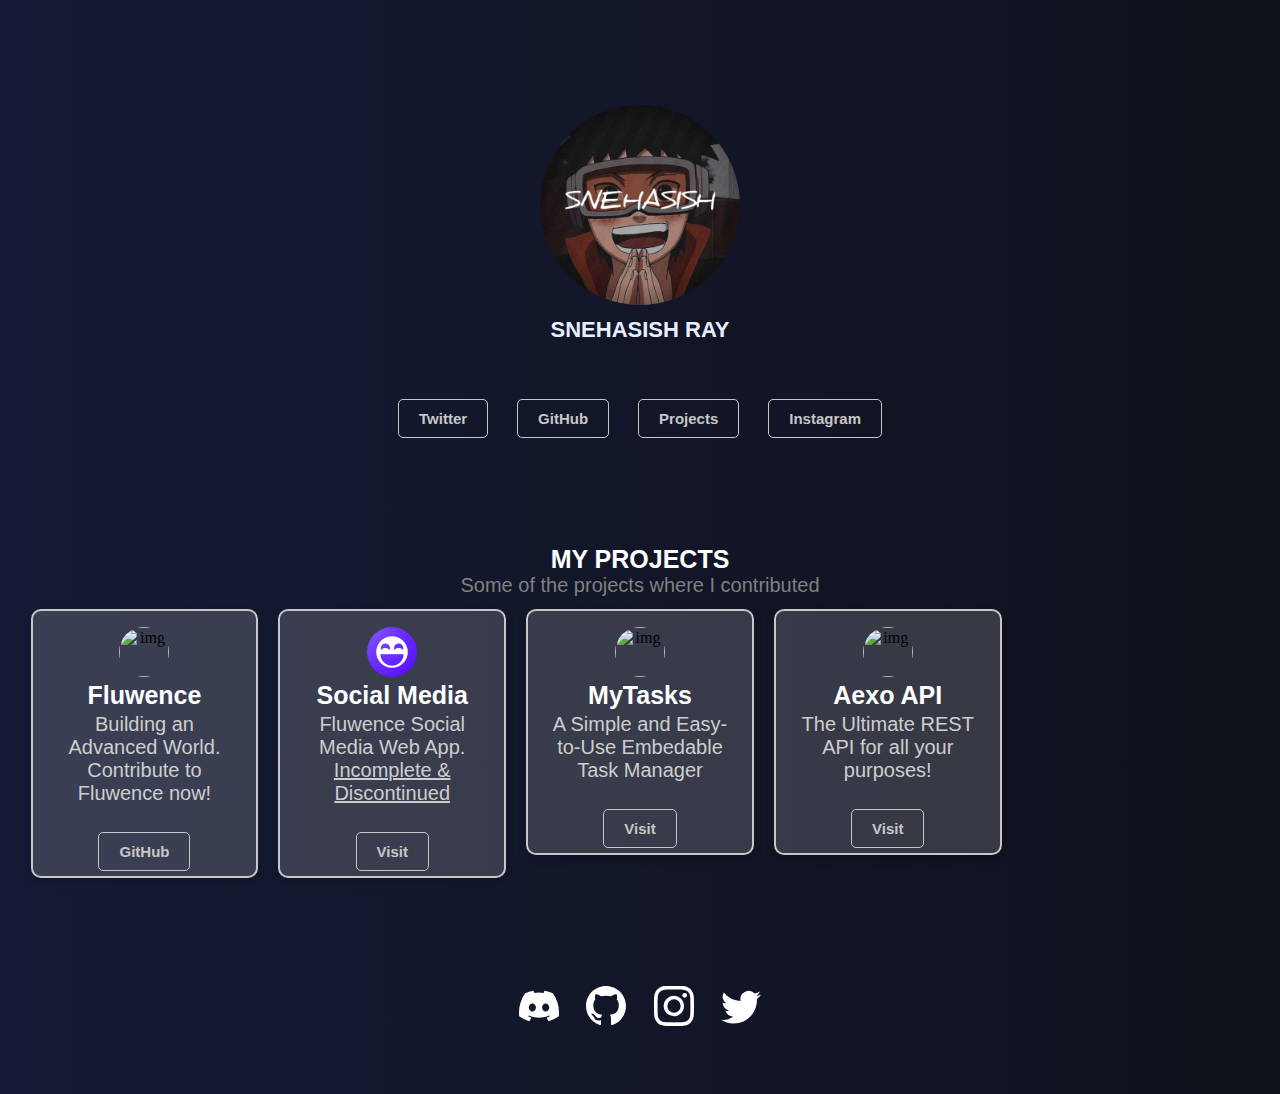
==== index.html @ e001276e "Update index.html" ====
<html lang="en">
   <head>
      <link rel="shortcut icon" href="img.png" type="image/x-icon"/>
      <link rel="stylesheet" href="style.css"/>
      <meta name="og:title" content="Snehasish | Portfolio"/>
      <meta name="og:description" content="An Indian Full Stack Web Developer"/>
      <meta name="og:image" content="img.png"/>
      <meta name="og:theme" content="#104d73"/>
      <meta name="title" content="Snehasish | Portfolio"/>
      <meta name="description" content="An Indian Full Stack Web Developer"/>
      <meta name="image" content="img.png"/>
      <meta name="theme" content="#104d73"/>
      <title>Snehasish | Portfolio</title>
   </head>
   <body>
      <div class="main">
         <img src="img.png" height="200" width="200">
         <br />
         <h4>SNEHASISH RAY</h4>
         <p id="type"></p>
         <br>
         <button onclick="javascript: window.location.href='https://twitter.com/snehasishkun'" class="link">Twitter</button>
         <button onclick="javascript: window.location.href='https://github.com/snehasishcodes'" class="link">GitHub</button>
         <button onclick="javascript: window.location.href='#projects'" class="link">Projects</button>
         <button onclick="javascript: window.location.href='https://instagram.com/snehasishkun'" class="link">Instagram</button>
      </div>
      <br>
      <div class="projects" id="projects">
         <h2>MY PROJECTS</h2>
         <p id="pj-subtitle">Some of the projects where I contributed</p>
         <div class="row">
            <div class="column">
               <div class="card">
                  <img src="https://media.discordapp.net/attachments/972539143794077696/1033407932089511966/20221022_212308.png?width=454&height=454" alt="img" height="50" width="50" style="border-radius:100px;">
                  <br>
                  <h2>Fluwence</h2>
                  <p>Building an Advanced World. Contribute to Fluwence now!</p>
                  <br>
                  <br>
                  <a class="link" href="//github.com/fluwence">GitHub</a>
               </div>
            </div>
            <div class="column">
               <div class="card">
                  <img src="assets/fluwence.png" alt="img" height="50" width="50" style="border-radius:100px;">
                  <br>
                  <h2>Social Media</h2>
                  <p>Fluwence Social Media Web App.<br><u>Incomplete & Discontinued</u></p>
                  <br>
                  <br>
                  <a class="link" href="//fluwence.vercel.app">Visit</a>
               </div>
            </div>
            <div class="column">
               <div class="card">
                  <img src="https://tasks.snehasish.cf/logo.png" alt="img" height="50" width="50" style="border-radius:100px;">
                  <br>
                  <h2>MyTasks</h2>
                  <p>A Simple and Easy-to-Use Embedable Task Manager</p>
                  <br>
                  <br>
                  <a class="link" href="https://tasks.snehasish.cf">Visit</a>
               </div>
            </div>
            <div class="column">
               <div class="card">
                  <img src="https://aexo.snehasish.cf/assets/aexo.png" alt="img" height="50" width="50" style="border-radius:100px;">
                  <br>
                  <h2>Aexo API</h2>
                  <p>The Ultimate REST API for all your purposes!</p>
                  <br>
                  <br>
                  <a class="link" href="https://aexo.snehasish.cf">Visit</a>
               </div>
            </div>
         </div>
      </div>
      <br>
      <div class="socials">
         <a class="social-link" href="https://discord.gg/7GwyCCJ3Sd">
            <svg xmlns="http://www.w3.org/2000/svg" width="40" height="40" fill="currentColor" class="bi bi-discord" viewBox="0 0 16 16">
               <path d="M13.545 2.907a13.227 13.227 0 0 0-3.257-1.011.05.05 0 0 0-.052.025c-.141.25-.297.577-.406.833a12.19 12.19 0 0 0-3.658 0 8.258 8.258 0 0 0-.412-.833.051.051 0 0 0-.052-.025c-1.125.194-2.22.534-3.257 1.011a.041.041 0 0 0-.021.018C.356 6.024-.213 9.047.066 12.032c.001.014.01.028.021.037a13.276 13.276 0 0 0 3.995 2.02.05.05 0 0 0 .056-.019c.308-.42.582-.863.818-1.329a.05.05 0 0 0-.01-.059.051.051 0 0 0-.018-.011 8.875 8.875 0 0 1-1.248-.595.05.05 0 0 1-.02-.066.051.051 0 0 1 .015-.019c.084-.063.168-.129.248-.195a.05.05 0 0 1 .051-.007c2.619 1.196 5.454 1.196 8.041 0a.052.052 0 0 1 .053.007c.08.066.164.132.248.195a.051.051 0 0 1-.004.085 8.254 8.254 0 0 1-1.249.594.05.05 0 0 0-.03.03.052.052 0 0 0 .003.041c.24.465.515.909.817 1.329a.05.05 0 0 0 .056.019 13.235 13.235 0 0 0 4.001-2.02.049.049 0 0 0 .021-.037c.334-3.451-.559-6.449-2.366-9.106a.034.034 0 0 0-.02-.019Zm-8.198 7.307c-.789 0-1.438-.724-1.438-1.612 0-.889.637-1.613 1.438-1.613.807 0 1.45.73 1.438 1.613 0 .888-.637 1.612-1.438 1.612Zm5.316 0c-.788 0-1.438-.724-1.438-1.612 0-.889.637-1.613 1.438-1.613.807 0 1.451.73 1.438 1.613 0 .888-.631 1.612-1.438 1.612Z" />
            </svg>
         </a>
         <a class="social-link" href="https://github.com/snehasishcodes">
            <svg xmlns="http://www.w3.org/2000/svg" width="40" height="40" fill="currentColor" class="bi bi-github" viewBox="0 0 16 16">
               <path d="M8 0C3.58 0 0 3.58 0 8c0 3.54 2.29 6.53 5.47 7.59.4.07.55-.17.55-.38 0-.19-.01-.82-.01-1.49-2.01.37-2.53-.49-2.69-.94-.09-.23-.48-.94-.82-1.13-.28-.15-.68-.52-.01-.53.63-.01 1.08.58 1.23.82.72 1.21 1.87.87 2.33.66.07-.52.28-.87.51-1.07-1.78-.2-3.64-.89-3.64-3.95 0-.87.31-1.59.82-2.15-.08-.2-.36-1.02.08-2.12 0 0 .67-.21 2.2.82.64-.18 1.32-.27 2-.27.68 0 1.36.09 2 .27 1.53-1.04 2.2-.82 2.2-.82.44 1.1.16 1.92.08 2.12.51.56.82 1.27.82 2.15 0 3.07-1.87 3.75-3.65 3.95.29.25.54.73.54 1.48 0 1.07-.01 1.93-.01 2.2 0 .21.15.46.55.38A8.012 8.012 0 0 0 16 8c0-4.42-3.58-8-8-8z" />
            </svg>
         </a>
         <a class="social-link" href="https://instagram.com/snehasishkun">
            <svg xmlns="http://www.w3.org/2000/svg" width="40" height="40" fill="currentColor" class="bi bi-instagram" viewBox="0 0 16 16">
               <path d="M8 0C5.829 0 5.556.01 4.703.048 3.85.088 3.269.222 2.76.42a3.917 3.917 0 0 0-1.417.923A3.927 3.927 0 0 0 .42 2.76C.222 3.268.087 3.85.048 4.7.01 5.555 0 5.827 0 8.001c0 2.172.01 2.444.048 3.297.04.852.174 1.433.372 1.942.205.526.478.972.923 1.417.444.445.89.719 1.416.923.51.198 1.09.333 1.942.372C5.555 15.99 5.827 16 8 16s2.444-.01 3.298-.048c.851-.04 1.434-.174 1.943-.372a3.916 3.916 0 0 0 1.416-.923c.445-.445.718-.891.923-1.417.197-.509.332-1.09.372-1.942C15.99 10.445 16 10.173 16 8s-.01-2.445-.048-3.299c-.04-.851-.175-1.433-.372-1.941a3.926 3.926 0 0 0-.923-1.417A3.911 3.911 0 0 0 13.24.42c-.51-.198-1.092-.333-1.943-.372C10.443.01 10.172 0 7.998 0h.003zm-.717 1.442h.718c2.136 0 2.389.007 3.232.046.78.035 1.204.166 1.486.275.373.145.64.319.92.599.28.28.453.546.598.92.11.281.24.705.275 1.485.039.843.047 1.096.047 3.231s-.008 2.389-.047 3.232c-.035.78-.166 1.203-.275 1.485a2.47 2.47 0 0 1-.599.919c-.28.28-.546.453-.92.598-.28.11-.704.24-1.485.276-.843.038-1.096.047-3.232.047s-2.39-.009-3.233-.047c-.78-.036-1.203-.166-1.485-.276a2.478 2.478 0 0 1-.92-.598 2.48 2.48 0 0 1-.6-.92c-.109-.281-.24-.705-.275-1.485-.038-.843-.046-1.096-.046-3.233 0-2.136.008-2.388.046-3.231.036-.78.166-1.204.276-1.486.145-.373.319-.64.599-.92.28-.28.546-.453.92-.598.282-.11.705-.24 1.485-.276.738-.034 1.024-.044 2.515-.045v.002zm4.988 1.328a.96.96 0 1 0 0 1.92.96.96 0 0 0 0-1.92zm-4.27 1.122a4.109 4.109 0 1 0 0 8.217 4.109 4.109 0 0 0 0-8.217zm0 1.441a2.667 2.667 0 1 1 0 5.334 2.667 2.667 0 0 1 0-5.334z" />
            </svg>
         </a>
         <a class="social-link" href="https://twitter.com/snehasishkun">
            <svg xmlns="http://www.w3.org/2000/svg" width="40" height="40" fill="currentColor" class="bi bi-twitter" viewBox="0 0 16 16">
               <path d="M5.026 15c6.038 0 9.341-5.003 9.341-9.334 0-.14 0-.282-.006-.422A6.685 6.685 0 0 0 16 3.542a6.658 6.658 0 0 1-1.889.518 3.301 3.301 0 0 0 1.447-1.817 6.533 6.533 0 0 1-2.087.793A3.286 3.286 0 0 0 7.875 6.03a9.325 9.325 0 0 1-6.767-3.429 3.289 3.289 0 0 0 1.018 4.382A3.323 3.323 0 0 1 .64 6.575v.045a3.288 3.288 0 0 0 2.632 3.218 3.203 3.203 0 0 1-.865.115 3.23 3.23 0 0 1-.614-.057 3.283 3.283 0 0 0 3.067 2.277A6.588 6.588 0 0 1 .78 13.58a6.32 6.32 0 0 1-.78-.045A9.344 9.344 0 0 0 5.026 15z"/>
            </svg>
         </a>
      </div>
      <script src="https://unpkg.com/typeit@8.2.0/dist/index.umd.js"></script>
      <script src="script.js"></script>
   </body>
</html>
---- style.css ----
* {
     user-select: none;
     margin: 0;
     padding: 0;
     box-sizing: border-box;
}
::-webkit-scrollbar {
     display: none;
}
 body {
     background: linear-gradient(90deg, #151b36, #0f111a);
}
 .main {
     padding: 15px;
     margin-top: 7%;
     text-align:center 
}
 .main img {
     border-radius: 100px;
}
 .main h4 {
     color: #e6efff;
     font-size: 22px;
     margin-top: 1%;
     font-family: -apple-system, BlinkMacSystemFont, sans-serif;;
}
 .main p {
     overflow: hidden;
     color: #e3e3e3;
     font-size: 18px;
     font-family: -apple-system, BlinkMacSystemFont, sans-serif;;
     margin: 1%;
     text-align:center;
     max-width: 100%;
}
 .link {
     background: transparent;
     font-family: Arial, Helvetica, sans-serif;
     color: #c7c7c7;
     padding: 10px 20px;
     border: 1px solid #c7c7c7;
     border-radius: 5px;
     font-weight: bold;
     font-size: 15px;
     transition: 0.8s;
     margin: 1%;
     text-decoration: none;
}
 .link:hover{
     background: #c7c7c7;
     color: black;
     transition: 0.8s;
}
 .projects{
     margin: 2%;
}
 .projects h2 {
     margin-top: 5%;
     text-align: center;
     color: white;
     font-family: -apple-system, BlinkMacSystemFont, sans-serif;
     font-size: 25px;
}
.projects p {
     margin-bottom: 1%;
     text-align: center;
     color: grey;
     font-family: -apple-system, BlinkMacSystemFont, sans-serif;
     font-size: 20px;
}
 .column {
     float: left;
     width: 20%;
     padding: 0 10px;
}
 .row {
    margin: 0 -5px;
}
 .row:after {
     content: "";
     display: table;
     clear: both;
}
 .card {
     box-shadow: 0 4px 8px 0 rgba(0, 0, 0, 0.2);
     padding: 16px;
     text-align: center;
     background: rgba(209, 209, 209, 0.2);
     border: 2px solid #c7c7c7;
     border-radius: 10px;
     height: auto;
}
 .card h2 {
     color: white;
     font-family: Arial, Helvetica, sans-serif;
     margin: 2%;
}
 .card p {
     color: rgb(206, 206, 206);
     font-family: Arial, Helvetica, sans-serif;
     transition: 1s;
}
 .card p:hover{
     color: white;
}
 .socials {
     margin: auto;
     text-align: center;
     margin: 5%;
}
 .socials .social-link {
     color: white;
     text-decoration: none;
     margin: 1%;
}
 .socials .social-link:hover {
     zoom: 150%;
     text-decoration: none;
     margin: 1.5%;
}
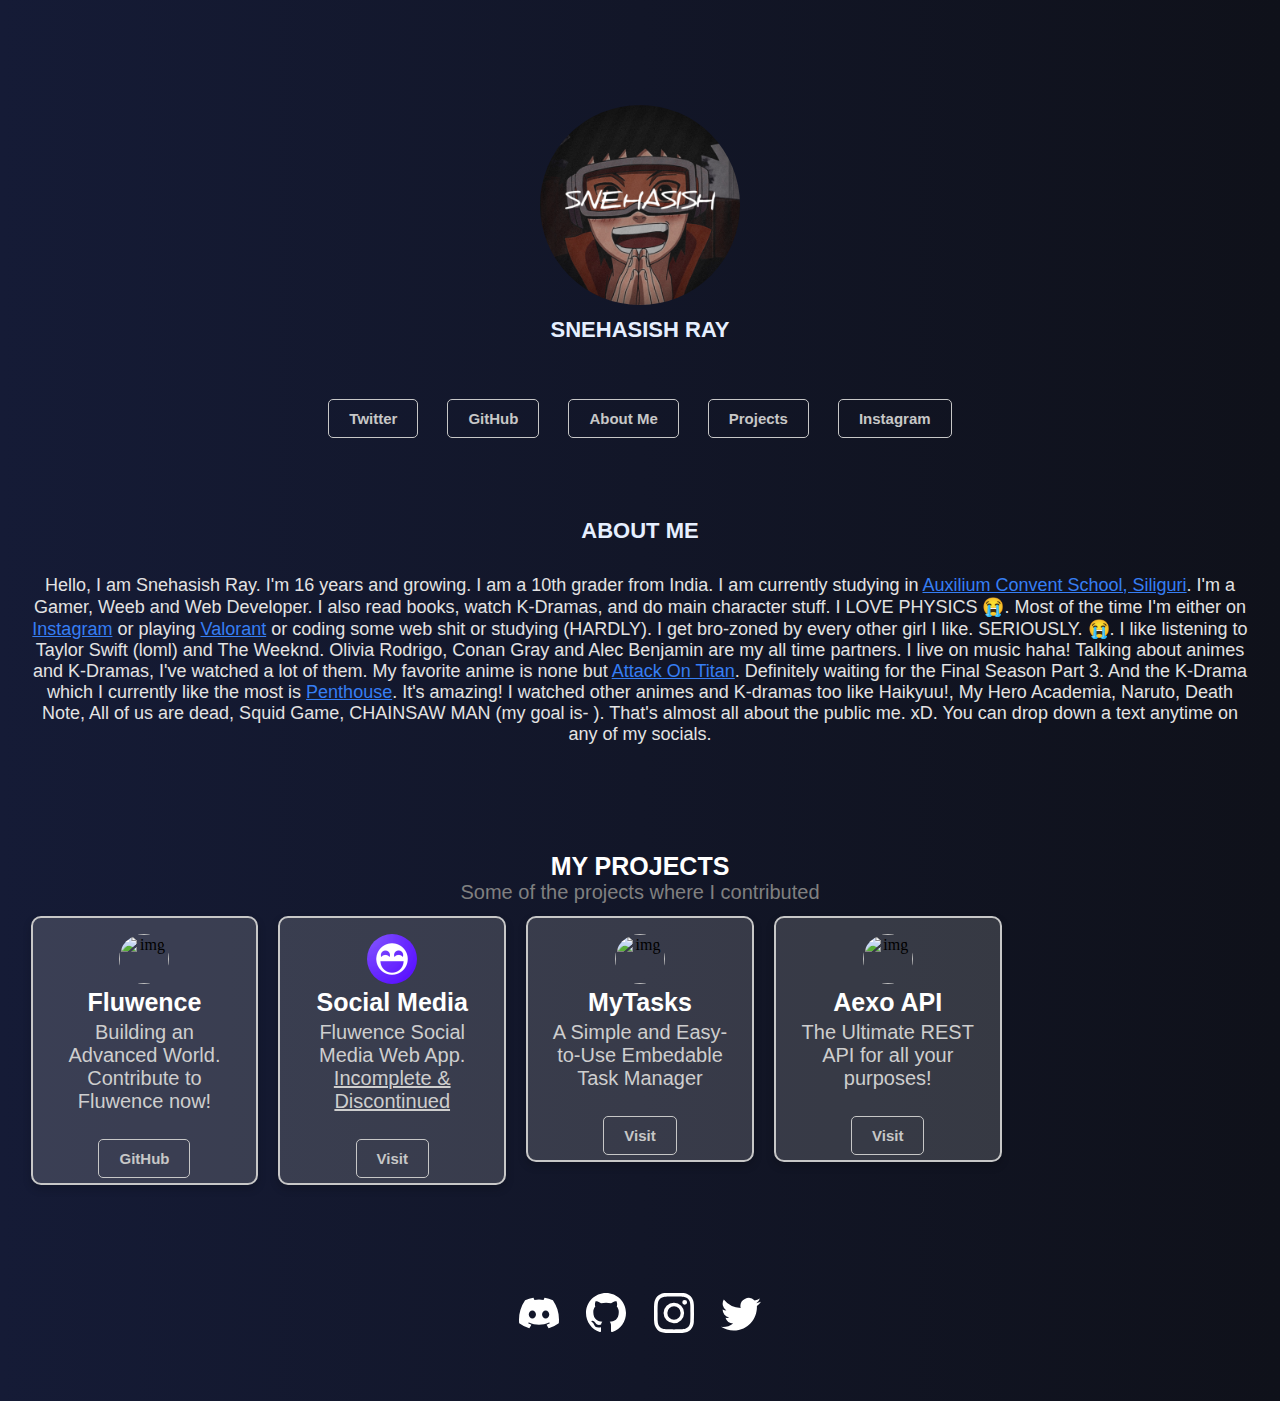
==== commit 7b847439: "Update index.html" ====
--- a/index.html
+++ b/index.html
@@ -2,18 +2,18 @@
    <head>
       <link rel="shortcut icon" href="img.png" type="image/x-icon"/>
       <link rel="stylesheet" href="style.css"/>
-      <meta name="og:title" content="Snehasish | Portfolio"/>
-      <meta name="og:description" content="An Indian Full Stack Web Developer"/>
+      <meta name="og:title" content="Snehasish Ray"/>
+      <meta name="og:description" content="Web Developer, Gamer and Weeb."/>
       <meta name="og:image" content="img.png"/>
       <meta name="og:theme" content="#104d73"/>
-      <meta name="title" content="Snehasish | Portfolio"/>
-      <meta name="description" content="An Indian Full Stack Web Developer"/>
+      <meta name="title" content="Snehasish Ray"/>
+      <meta name="description" content="Web Developer, Gamer and Weeb."/>
       <meta name="image" content="img.png"/>
       <meta name="theme" content="#104d73"/>
-      <title>Snehasish | Portfolio</title>
+      <title>Snehasish Ray - Welcome!</title>
    </head>
    <body>
-      <div class="main">
+      <div class="main" id="main">
          <img src="img.png" height="200" width="200">
          <br />
          <h4>SNEHASISH RAY</h4>
@@ -21,8 +21,14 @@
          <br>
          <button onclick="javascript: window.location.href='https://twitter.com/snehasishkun'" class="link">Twitter</button>
          <button onclick="javascript: window.location.href='https://github.com/snehasishcodes'" class="link">GitHub</button>
+         <button onclick="javascript: window.location.href='#about'" class="link">About Me</button>
          <button onclick="javascript: window.location.href='#projects'" class="link">Projects</button>
          <button onclick="javascript: window.location.href='https://instagram.com/snehasishkun'" class="link">Instagram</button>
+      </div>
+      <div class="about" id="about">
+         <h4>ABOUT ME</h4>
+         <br />
+         <p>Hello, I am Snehasish Ray. I'm 16 years and growing. I am a 10th grader from India. I am currently studying in <a href="//acssiliguri.com">Auxilium Convent School, Siliguri</a>. I'm a Gamer, Weeb and Web Developer. I also read books, watch K-Dramas, and do main character stuff. I LOVE PHYSICS 😭. Most of the time I'm either on <a href="//instagram.com">Instagram</a> or playing <a href="//playvalorant.com">Valorant</a> or coding some web shit or studying (HARDLY). I get bro-zoned by every other girl I like. SERIOUSLY. 😭. I like listening to Taylor Swift (loml) and The Weeknd. Olivia Rodrigo, Conan Gray and Alec Benjamin are my all time partners. I live on music haha! Talking about animes and K-Dramas, I've watched a lot of them. My favorite anime is none but <a href="#">Attack On Titan</a>. Definitely waiting for the Final Season Part 3. And the K-Drama which I currently like the most is <a href="">Penthouse</a>. It's amazing! I watched other animes and K-dramas too like Haikyuu!, My Hero Academia, Naruto, Death Note, All of us are dead, Squid Game, CHAINSAW MAN (my goal is- ). That's almost all about the public me. xD. You can drop down a text anytime on any of my socials.</p>
       </div>
       <br>
       <div class="projects" id="projects">
--- a/style.css
+++ b/style.css
@@ -32,6 +32,29 @@
      margin: 1%;
      text-align:center;
      max-width: 100%;
+}
+.about {
+     padding: 15px;
+     margin-top: 2%;
+     text-align:center 
+}
+.about h4 {
+     color: #e6efff;
+     font-size: 22px;
+     margin-top: 1%;
+     font-family: -apple-system, BlinkMacSystemFont, sans-serif;;
+}
+ .about p {
+     overflow: hidden;
+     color: #e3e3e3;
+     font-size: 18px;
+     font-family: -apple-system, BlinkMacSystemFont, sans-serif;;
+     margin: 1%;
+     text-align:center;
+     max-width: 100%;
+}
+.about p a {
+     color: #367EF4;
 }
  .link {
      background: transparent;
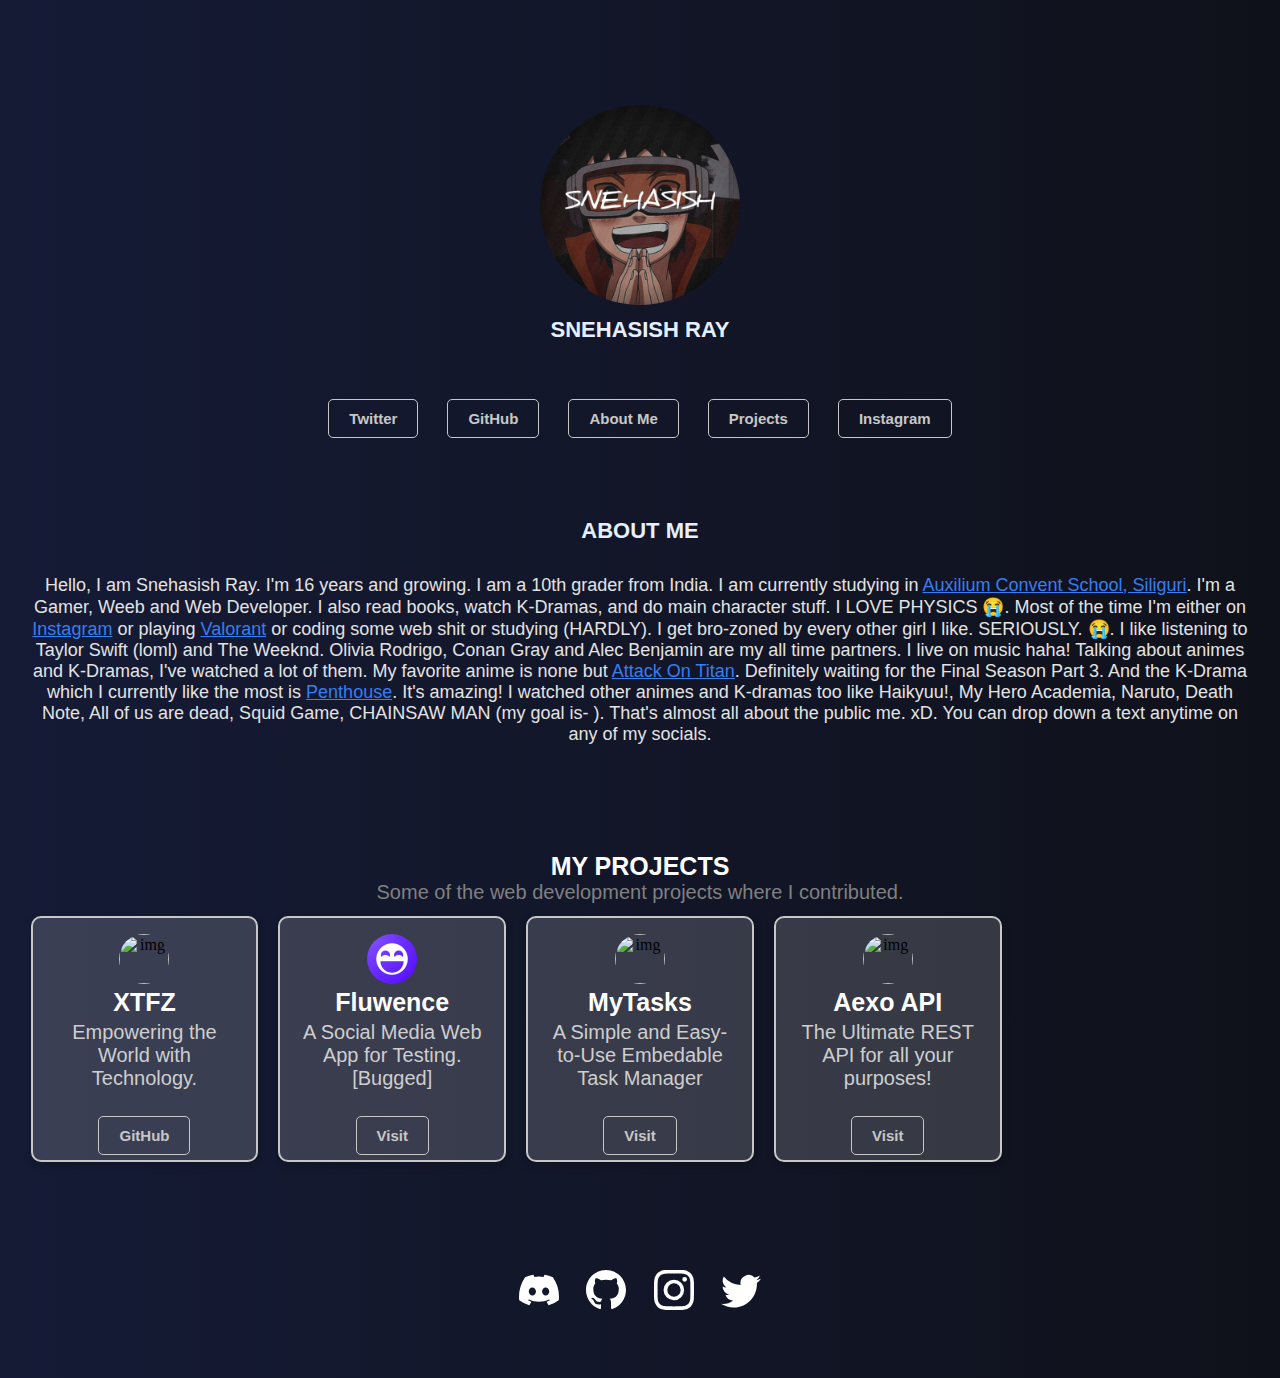
==== commit e1de16a1: "Update index.html" ====
--- a/index.html
+++ b/index.html
@@ -33,25 +33,25 @@
       <br>
       <div class="projects" id="projects">
          <h2>MY PROJECTS</h2>
-         <p id="pj-subtitle">Some of the projects where I contributed</p>
+         <p id="pj-subtitle">Some of the web development projects where I contributed.</p>
          <div class="row">
             <div class="column">
                <div class="card">
-                  <img src="https://media.discordapp.net/attachments/972539143794077696/1033407932089511966/20221022_212308.png?width=454&height=454" alt="img" height="50" width="50" style="border-radius:100px;">
+                  <img src="https://avatars.githubusercontent.com/u/119793607" alt="img" height="50" width="50" style="border-radius:100px;">
                   <br>
-                  <h2>Fluwence</h2>
-                  <p>Building an Advanced World. Contribute to Fluwence now!</p>
+                  <h2>XTFZ</h2>
+                  <p>Empowering the World with Technology.</p>
                   <br>
                   <br>
-                  <a class="link" href="//github.com/fluwence">GitHub</a>
+                  <a class="link" href="//github.com/xtfz">GitHub</a>
                </div>
             </div>
             <div class="column">
                <div class="card">
                   <img src="assets/fluwence.png" alt="img" height="50" width="50" style="border-radius:100px;">
                   <br>
-                  <h2>Social Media</h2>
-                  <p>Fluwence Social Media Web App.<br><u>Incomplete & Discontinued</u></p>
+                  <h2>Fluwence</h2>
+                  <p>A Social Media Web App for Testing. [Bugged]</p>
                   <br>
                   <br>
                   <a class="link" href="//fluwence.vercel.app">Visit</a>
@@ -83,7 +83,7 @@
       </div>
       <br>
       <div class="socials">
-         <a class="social-link" href="https://discord.gg/7GwyCCJ3Sd">
+         <a class="social-link" href="https://discord.com/user/929009383826948186">
             <svg xmlns="http://www.w3.org/2000/svg" width="40" height="40" fill="currentColor" class="bi bi-discord" viewBox="0 0 16 16">
                <path d="M13.545 2.907a13.227 13.227 0 0 0-3.257-1.011.05.05 0 0 0-.052.025c-.141.25-.297.577-.406.833a12.19 12.19 0 0 0-3.658 0 8.258 8.258 0 0 0-.412-.833.051.051 0 0 0-.052-.025c-1.125.194-2.22.534-3.257 1.011a.041.041 0 0 0-.021.018C.356 6.024-.213 9.047.066 12.032c.001.014.01.028.021.037a13.276 13.276 0 0 0 3.995 2.02.05.05 0 0 0 .056-.019c.308-.42.582-.863.818-1.329a.05.05 0 0 0-.01-.059.051.051 0 0 0-.018-.011 8.875 8.875 0 0 1-1.248-.595.05.05 0 0 1-.02-.066.051.051 0 0 1 .015-.019c.084-.063.168-.129.248-.195a.05.05 0 0 1 .051-.007c2.619 1.196 5.454 1.196 8.041 0a.052.052 0 0 1 .053.007c.08.066.164.132.248.195a.051.051 0 0 1-.004.085 8.254 8.254 0 0 1-1.249.594.05.05 0 0 0-.03.03.052.052 0 0 0 .003.041c.24.465.515.909.817 1.329a.05.05 0 0 0 .056.019 13.235 13.235 0 0 0 4.001-2.02.049.049 0 0 0 .021-.037c.334-3.451-.559-6.449-2.366-9.106a.034.034 0 0 0-.02-.019Zm-8.198 7.307c-.789 0-1.438-.724-1.438-1.612 0-.889.637-1.613 1.438-1.613.807 0 1.45.73 1.438 1.613 0 .888-.637 1.612-1.438 1.612Zm5.316 0c-.788 0-1.438-.724-1.438-1.612 0-.889.637-1.613 1.438-1.613.807 0 1.451.73 1.438 1.613 0 .888-.631 1.612-1.438 1.612Z" />
             </svg>
--- a/style.css
+++ b/style.css
@@ -98,6 +98,7 @@
 }
  .row {
     margin: 0 -5px;
+      text-align:center;
 }
  .row:after {
      content: "";
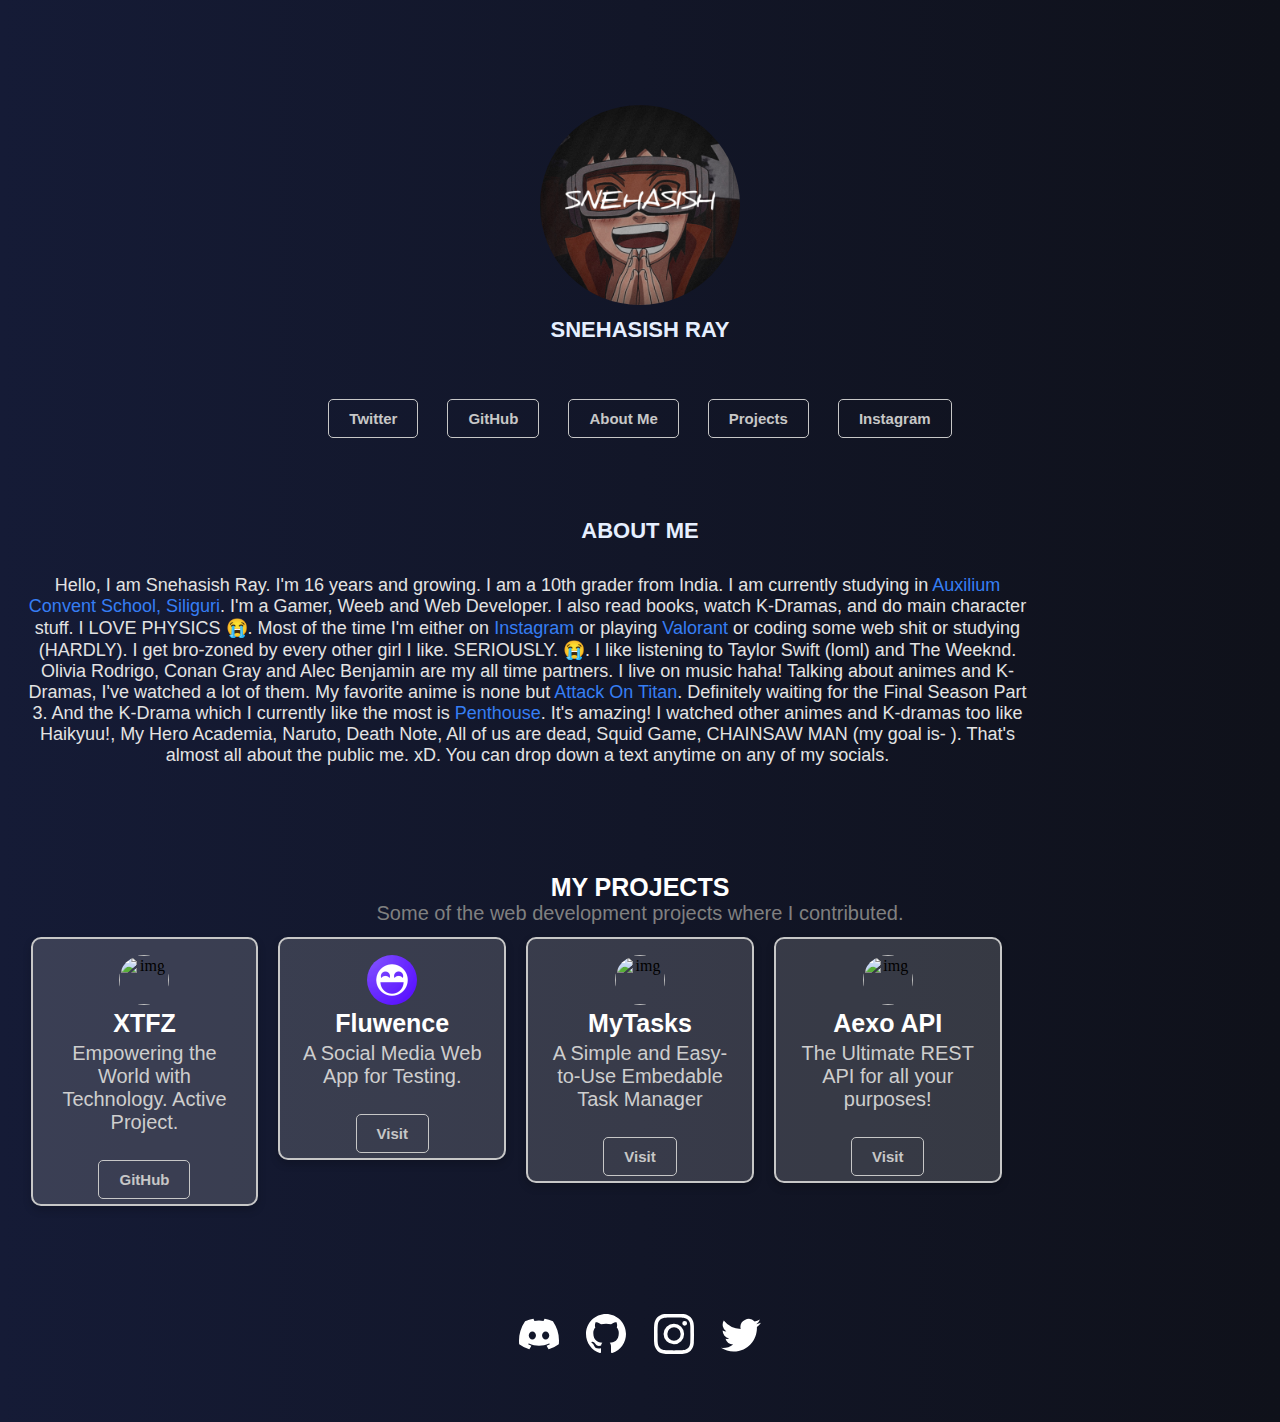
==== commit d34103e5: "Update index.html" ====
--- a/index.html
+++ b/index.html
@@ -40,7 +40,7 @@
                   <img src="https://avatars.githubusercontent.com/u/119793607" alt="img" height="50" width="50" style="border-radius:100px;">
                   <br>
                   <h2>XTFZ</h2>
-                  <p>Empowering the World with Technology.</p>
+                  <p>Empowering the World with Technology. Active Project.</p>
                   <br>
                   <br>
                   <a class="link" href="//github.com/xtfz">GitHub</a>
@@ -51,7 +51,7 @@
                   <img src="assets/fluwence.png" alt="img" height="50" width="50" style="border-radius:100px;">
                   <br>
                   <h2>Fluwence</h2>
-                  <p>A Social Media Web App for Testing. [Bugged]</p>
+                  <p>A Social Media Web App for Testing.</p>
                   <br>
                   <br>
                   <a class="link" href="//fluwence.vercel.app">Visit</a>
--- a/style.css
+++ b/style.css
@@ -51,10 +51,11 @@
      font-family: -apple-system, BlinkMacSystemFont, sans-serif;;
      margin: 1%;
      text-align:center;
-     max-width: 100%;
+     max-width: 80%;
 }
 .about p a {
      color: #367EF4;
+     text-decoration: none;
 }
  .link {
      background: transparent;
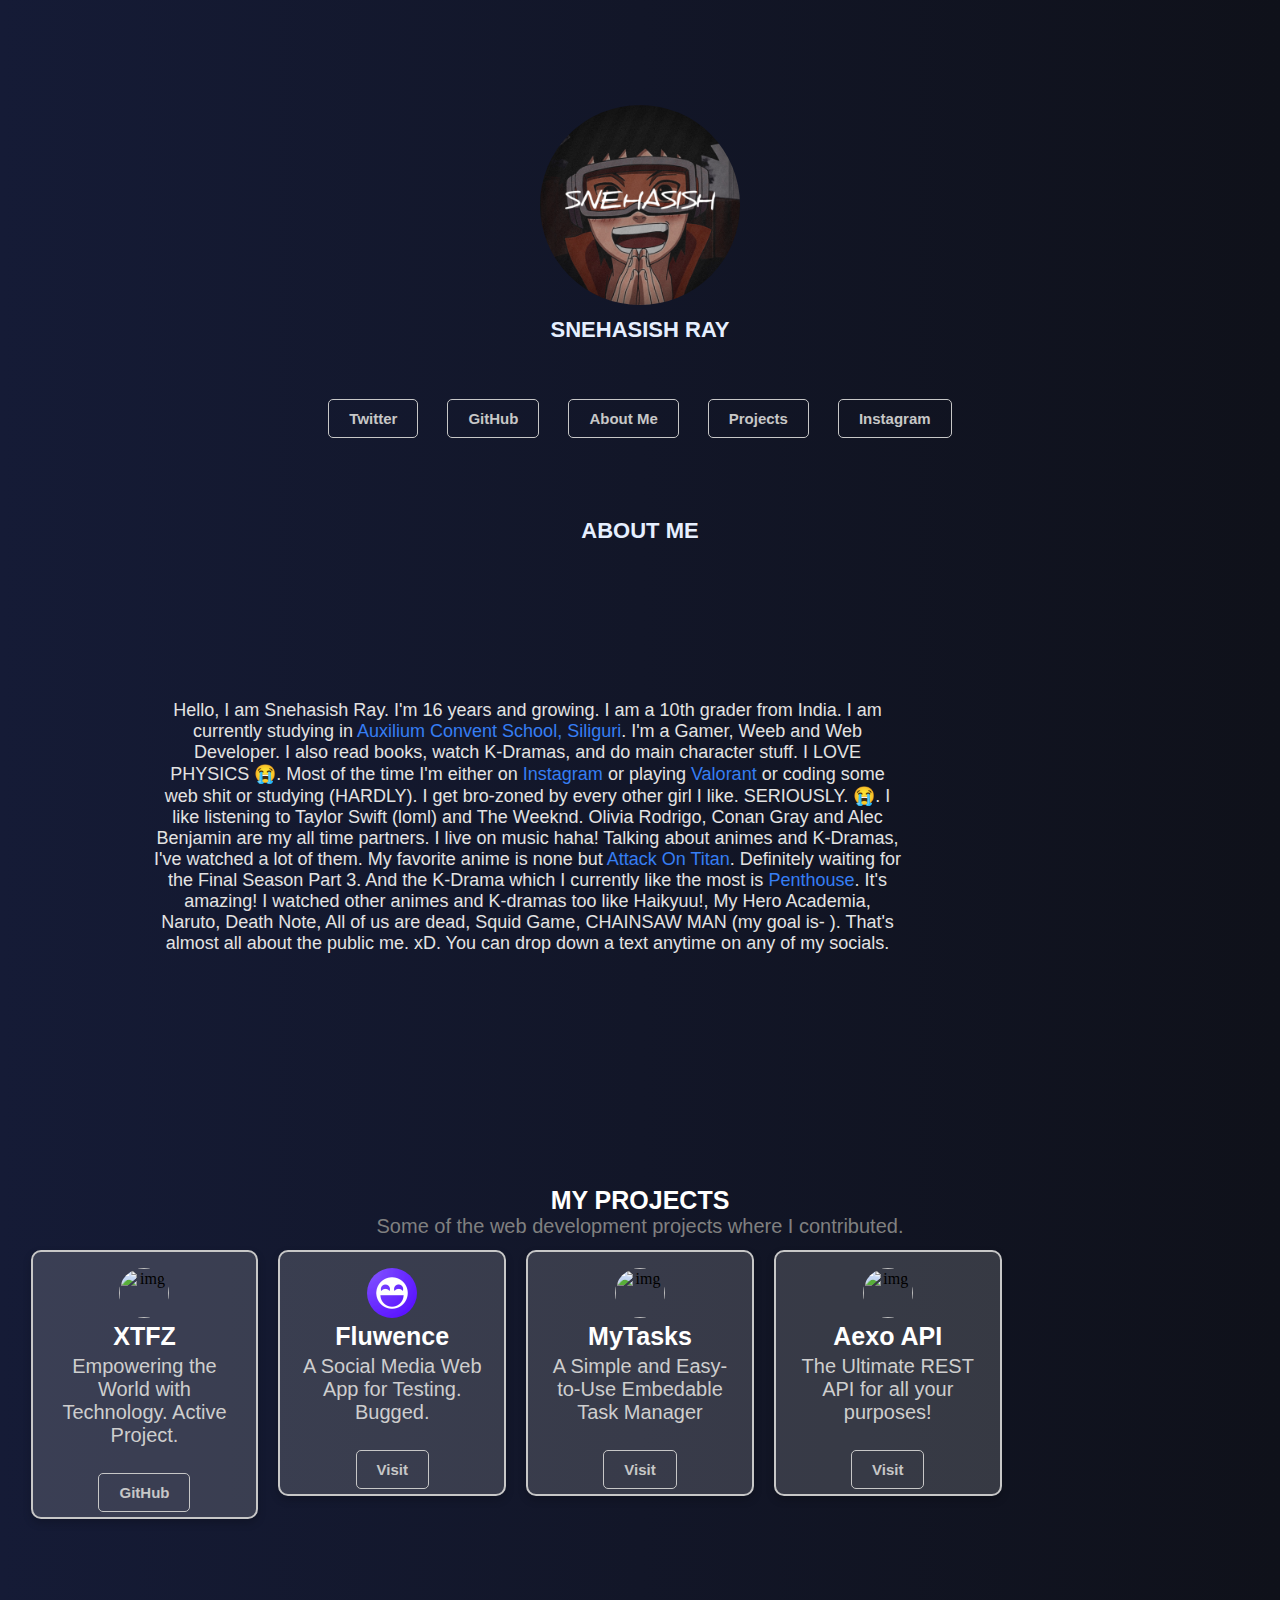
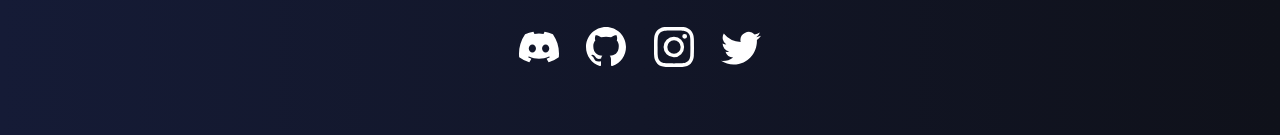
==== commit eec303db: "Update index.html" ====
--- a/index.html
+++ b/index.html
@@ -25,7 +25,7 @@
          <button onclick="javascript: window.location.href='#projects'" class="link">Projects</button>
          <button onclick="javascript: window.location.href='https://instagram.com/snehasishkun'" class="link">Instagram</button>
       </div>
-      <div class="about" id="about">
+      <div class="about" id="about" align="center">
          <h4>ABOUT ME</h4>
          <br />
          <p>Hello, I am Snehasish Ray. I'm 16 years and growing. I am a 10th grader from India. I am currently studying in <a href="//acssiliguri.com">Auxilium Convent School, Siliguri</a>. I'm a Gamer, Weeb and Web Developer. I also read books, watch K-Dramas, and do main character stuff. I LOVE PHYSICS 😭. Most of the time I'm either on <a href="//instagram.com">Instagram</a> or playing <a href="//playvalorant.com">Valorant</a> or coding some web shit or studying (HARDLY). I get bro-zoned by every other girl I like. SERIOUSLY. 😭. I like listening to Taylor Swift (loml) and The Weeknd. Olivia Rodrigo, Conan Gray and Alec Benjamin are my all time partners. I live on music haha! Talking about animes and K-Dramas, I've watched a lot of them. My favorite anime is none but <a href="#">Attack On Titan</a>. Definitely waiting for the Final Season Part 3. And the K-Drama which I currently like the most is <a href="">Penthouse</a>. It's amazing! I watched other animes and K-dramas too like Haikyuu!, My Hero Academia, Naruto, Death Note, All of us are dead, Squid Game, CHAINSAW MAN (my goal is- ). That's almost all about the public me. xD. You can drop down a text anytime on any of my socials.</p>
@@ -34,7 +34,7 @@
       <div class="projects" id="projects">
          <h2>MY PROJECTS</h2>
          <p id="pj-subtitle">Some of the web development projects where I contributed.</p>
-         <div class="row">
+         <div class="row" align="center">
             <div class="column">
                <div class="card">
                   <img src="https://avatars.githubusercontent.com/u/119793607" alt="img" height="50" width="50" style="border-radius:100px;">
@@ -51,7 +51,7 @@
                   <img src="assets/fluwence.png" alt="img" height="50" width="50" style="border-radius:100px;">
                   <br>
                   <h2>Fluwence</h2>
-                  <p>A Social Media Web App for Testing.</p>
+                  <p>A Social Media Web App for Testing. Bugged.</p>
                   <br>
                   <br>
                   <a class="link" href="//fluwence.vercel.app">Visit</a>
--- a/style.css
+++ b/style.css
@@ -36,7 +36,10 @@
 .about {
      padding: 15px;
      margin-top: 2%;
-     text-align:center 
+     text-align:center;
+     align: center;
+     align-items: center;
+     justify-content: center;
 }
 .about h4 {
      color: #e6efff;
@@ -52,6 +55,7 @@
      margin: 1%;
      text-align:center;
      max-width: 80%;
+     padding: 10%;
 }
 .about p a {
      color: #367EF4;
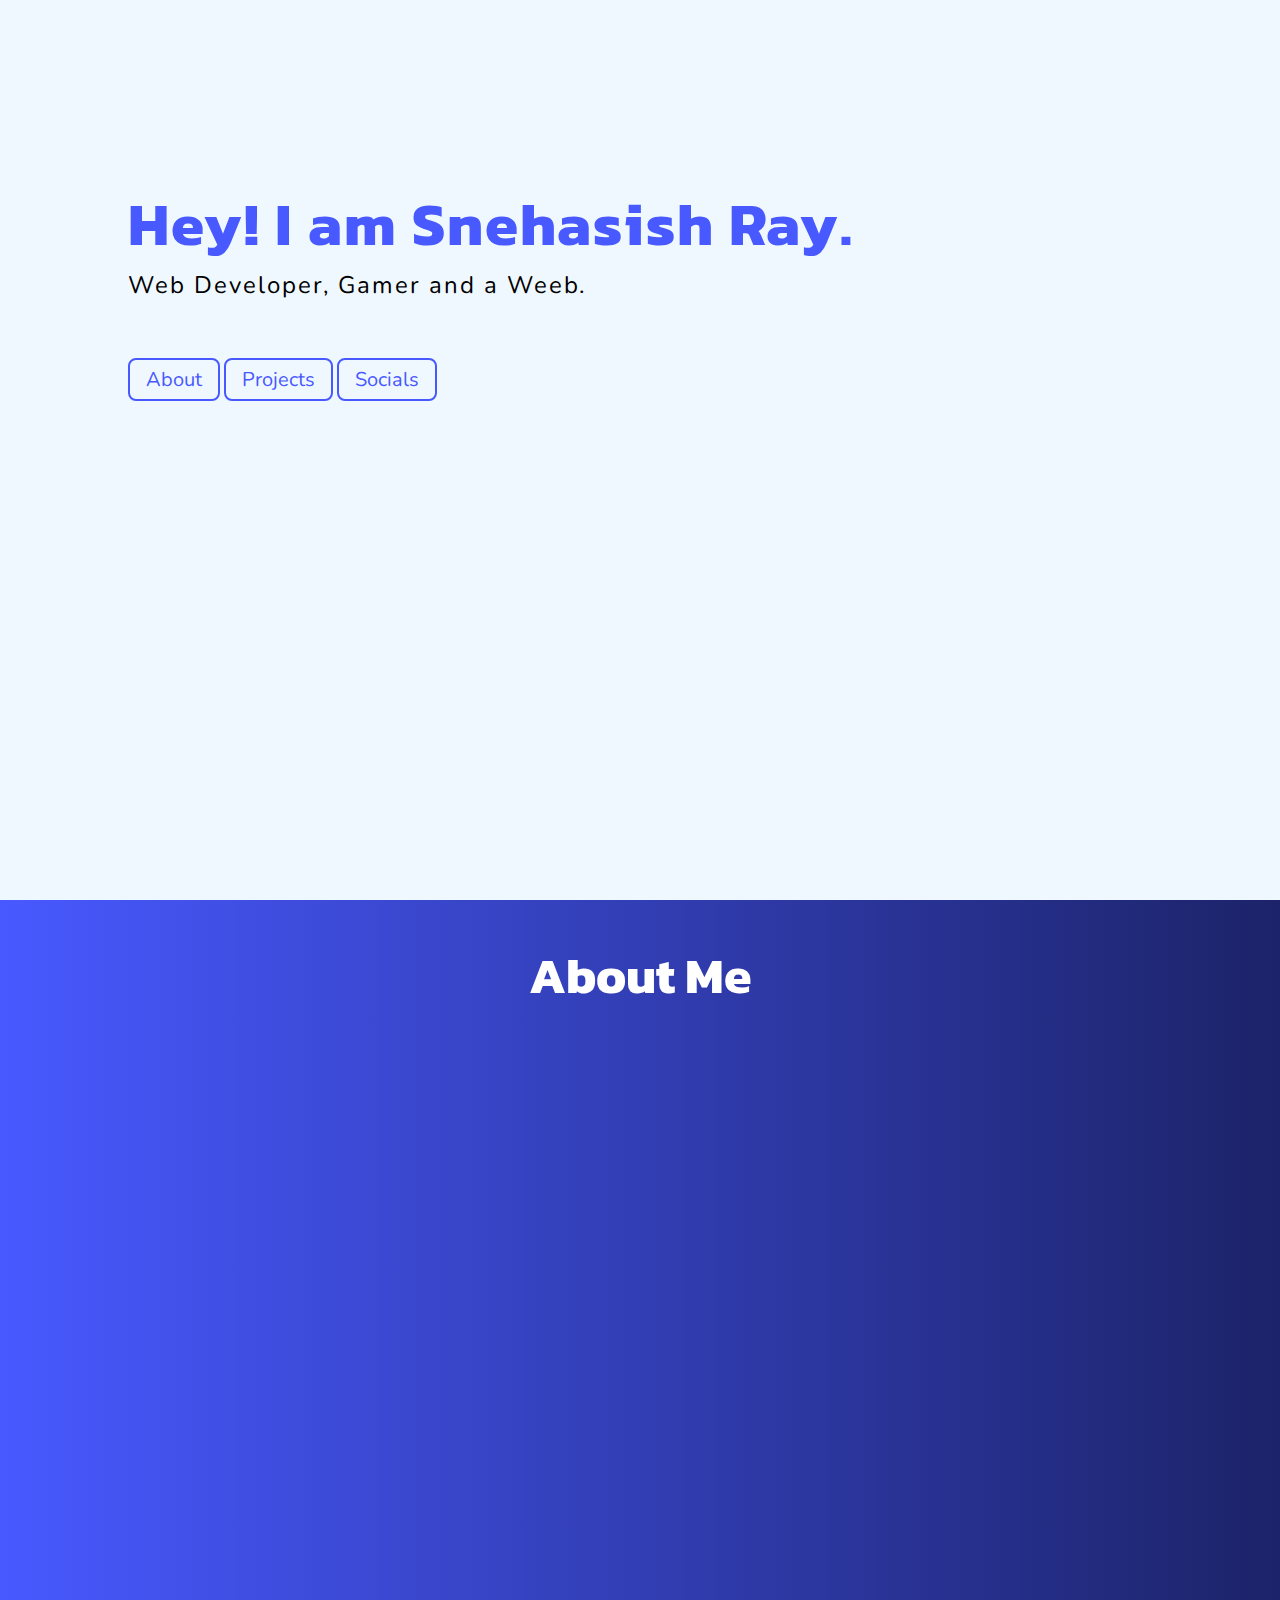
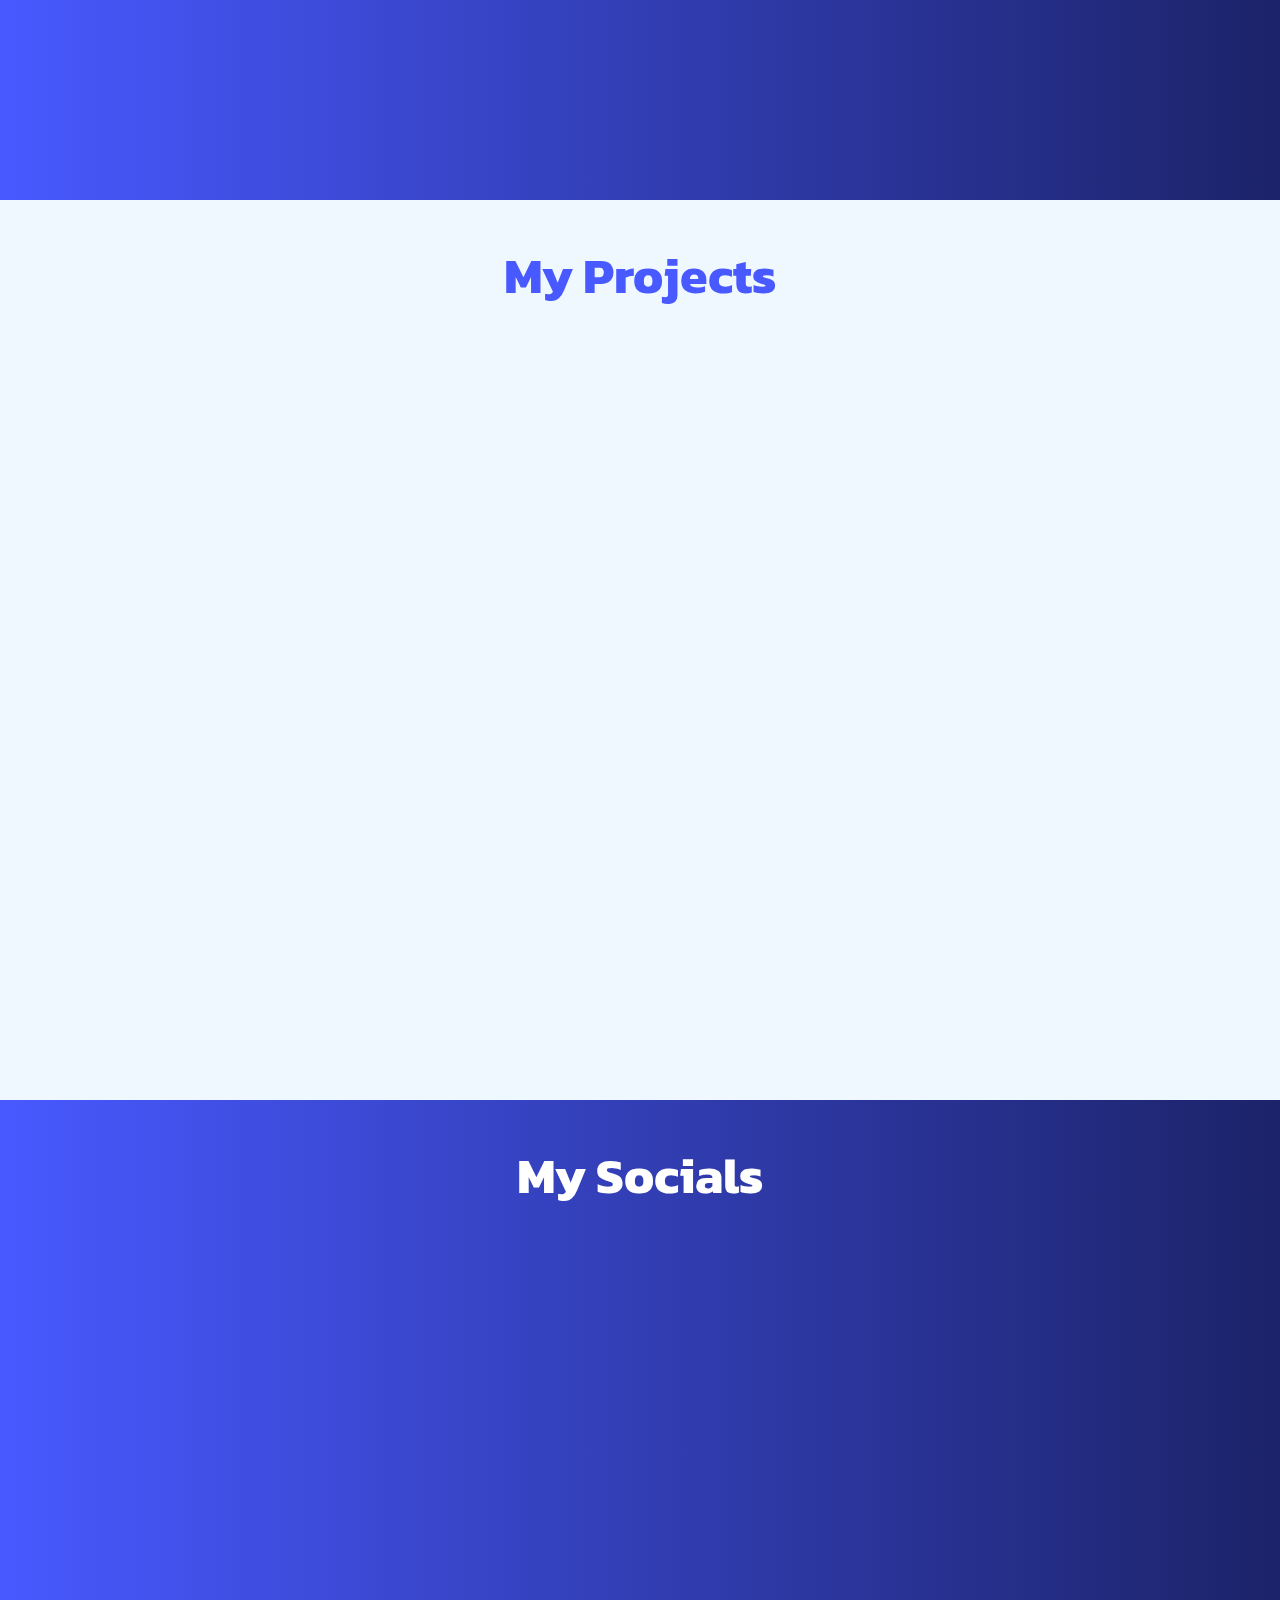
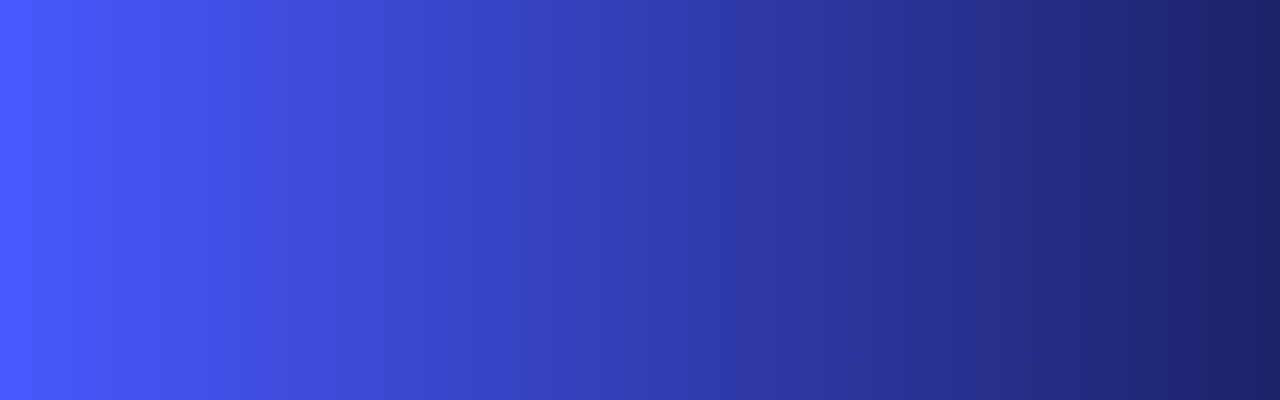
==== commit 43d3c87c: "new" ====
--- a/index.html
+++ b/index.html
@@ -1,110 +1,154 @@
-<html lang="en">
-   <head>
-      <link rel="shortcut icon" href="img.png" type="image/x-icon"/>
-      <link rel="stylesheet" href="style.css"/>
-      <meta name="og:title" content="Snehasish Ray"/>
-      <meta name="og:description" content="Web Developer, Gamer and Weeb."/>
-      <meta name="og:image" content="img.png"/>
-      <meta name="og:theme" content="#104d73"/>
-      <meta name="title" content="Snehasish Ray"/>
-      <meta name="description" content="Web Developer, Gamer and Weeb."/>
-      <meta name="image" content="img.png"/>
-      <meta name="theme" content="#104d73"/>
-      <title>Snehasish Ray - Welcome!</title>
-   </head>
-   <body>
-      <div class="main" id="main">
-         <img src="img.png" height="200" width="200">
-         <br />
-         <h4>SNEHASISH RAY</h4>
-         <p id="type"></p>
-         <br>
-         <button onclick="javascript: window.location.href='https://twitter.com/snehasishkun'" class="link">Twitter</button>
-         <button onclick="javascript: window.location.href='https://github.com/snehasishcodes'" class="link">GitHub</button>
-         <button onclick="javascript: window.location.href='#about'" class="link">About Me</button>
-         <button onclick="javascript: window.location.href='#projects'" class="link">Projects</button>
-         <button onclick="javascript: window.location.href='https://instagram.com/snehasishkun'" class="link">Instagram</button>
-      </div>
-      <div class="about" id="about" align="center">
-         <h4>ABOUT ME</h4>
-         <br />
-         <p>Hello, I am Snehasish Ray. I'm 16 years and growing. I am a 10th grader from India. I am currently studying in <a href="//acssiliguri.com">Auxilium Convent School, Siliguri</a>. I'm a Gamer, Weeb and Web Developer. I also read books, watch K-Dramas, and do main character stuff. I LOVE PHYSICS 😭. Most of the time I'm either on <a href="//instagram.com">Instagram</a> or playing <a href="//playvalorant.com">Valorant</a> or coding some web shit or studying (HARDLY). I get bro-zoned by every other girl I like. SERIOUSLY. 😭. I like listening to Taylor Swift (loml) and The Weeknd. Olivia Rodrigo, Conan Gray and Alec Benjamin are my all time partners. I live on music haha! Talking about animes and K-Dramas, I've watched a lot of them. My favorite anime is none but <a href="#">Attack On Titan</a>. Definitely waiting for the Final Season Part 3. And the K-Drama which I currently like the most is <a href="">Penthouse</a>. It's amazing! I watched other animes and K-dramas too like Haikyuu!, My Hero Academia, Naruto, Death Note, All of us are dead, Squid Game, CHAINSAW MAN (my goal is- ). That's almost all about the public me. xD. You can drop down a text anytime on any of my socials.</p>
-      </div>
-      <br>
-      <div class="projects" id="projects">
-         <h2>MY PROJECTS</h2>
-         <p id="pj-subtitle">Some of the web development projects where I contributed.</p>
-         <div class="row" align="center">
-            <div class="column">
-               <div class="card">
-                  <img src="https://avatars.githubusercontent.com/u/119793607" alt="img" height="50" width="50" style="border-radius:100px;">
-                  <br>
-                  <h2>XTFZ</h2>
-                  <p>Empowering the World with Technology. Active Project.</p>
-                  <br>
-                  <br>
-                  <a class="link" href="//github.com/xtfz">GitHub</a>
-               </div>
-            </div>
-            <div class="column">
-               <div class="card">
-                  <img src="assets/fluwence.png" alt="img" height="50" width="50" style="border-radius:100px;">
-                  <br>
-                  <h2>Fluwence</h2>
-                  <p>A Social Media Web App for Testing. Bugged.</p>
-                  <br>
-                  <br>
-                  <a class="link" href="//fluwence.vercel.app">Visit</a>
-               </div>
-            </div>
-            <div class="column">
-               <div class="card">
-                  <img src="https://tasks.snehasish.cf/logo.png" alt="img" height="50" width="50" style="border-radius:100px;">
-                  <br>
-                  <h2>MyTasks</h2>
-                  <p>A Simple and Easy-to-Use Embedable Task Manager</p>
-                  <br>
-                  <br>
-                  <a class="link" href="https://tasks.snehasish.cf">Visit</a>
-               </div>
-            </div>
-            <div class="column">
-               <div class="card">
-                  <img src="https://aexo.snehasish.cf/assets/aexo.png" alt="img" height="50" width="50" style="border-radius:100px;">
-                  <br>
-                  <h2>Aexo API</h2>
-                  <p>The Ultimate REST API for all your purposes!</p>
-                  <br>
-                  <br>
-                  <a class="link" href="https://aexo.snehasish.cf">Visit</a>
-               </div>
-            </div>
-         </div>
-      </div>
-      <br>
-      <div class="socials">
-         <a class="social-link" href="https://discord.com/user/929009383826948186">
-            <svg xmlns="http://www.w3.org/2000/svg" width="40" height="40" fill="currentColor" class="bi bi-discord" viewBox="0 0 16 16">
-               <path d="M13.545 2.907a13.227 13.227 0 0 0-3.257-1.011.05.05 0 0 0-.052.025c-.141.25-.297.577-.406.833a12.19 12.19 0 0 0-3.658 0 8.258 8.258 0 0 0-.412-.833.051.051 0 0 0-.052-.025c-1.125.194-2.22.534-3.257 1.011a.041.041 0 0 0-.021.018C.356 6.024-.213 9.047.066 12.032c.001.014.01.028.021.037a13.276 13.276 0 0 0 3.995 2.02.05.05 0 0 0 .056-.019c.308-.42.582-.863.818-1.329a.05.05 0 0 0-.01-.059.051.051 0 0 0-.018-.011 8.875 8.875 0 0 1-1.248-.595.05.05 0 0 1-.02-.066.051.051 0 0 1 .015-.019c.084-.063.168-.129.248-.195a.05.05 0 0 1 .051-.007c2.619 1.196 5.454 1.196 8.041 0a.052.052 0 0 1 .053.007c.08.066.164.132.248.195a.051.051 0 0 1-.004.085 8.254 8.254 0 0 1-1.249.594.05.05 0 0 0-.03.03.052.052 0 0 0 .003.041c.24.465.515.909.817 1.329a.05.05 0 0 0 .056.019 13.235 13.235 0 0 0 4.001-2.02.049.049 0 0 0 .021-.037c.334-3.451-.559-6.449-2.366-9.106a.034.034 0 0 0-.02-.019Zm-8.198 7.307c-.789 0-1.438-.724-1.438-1.612 0-.889.637-1.613 1.438-1.613.807 0 1.45.73 1.438 1.613 0 .888-.637 1.612-1.438 1.612Zm5.316 0c-.788 0-1.438-.724-1.438-1.612 0-.889.637-1.613 1.438-1.613.807 0 1.451.73 1.438 1.613 0 .888-.631 1.612-1.438 1.612Z" />
-            </svg>
-         </a>
-         <a class="social-link" href="https://github.com/snehasishcodes">
-            <svg xmlns="http://www.w3.org/2000/svg" width="40" height="40" fill="currentColor" class="bi bi-github" viewBox="0 0 16 16">
-               <path d="M8 0C3.58 0 0 3.58 0 8c0 3.54 2.29 6.53 5.47 7.59.4.07.55-.17.55-.38 0-.19-.01-.82-.01-1.49-2.01.37-2.53-.49-2.69-.94-.09-.23-.48-.94-.82-1.13-.28-.15-.68-.52-.01-.53.63-.01 1.08.58 1.23.82.72 1.21 1.87.87 2.33.66.07-.52.28-.87.51-1.07-1.78-.2-3.64-.89-3.64-3.95 0-.87.31-1.59.82-2.15-.08-.2-.36-1.02.08-2.12 0 0 .67-.21 2.2.82.64-.18 1.32-.27 2-.27.68 0 1.36.09 2 .27 1.53-1.04 2.2-.82 2.2-.82.44 1.1.16 1.92.08 2.12.51.56.82 1.27.82 2.15 0 3.07-1.87 3.75-3.65 3.95.29.25.54.73.54 1.48 0 1.07-.01 1.93-.01 2.2 0 .21.15.46.55.38A8.012 8.012 0 0 0 16 8c0-4.42-3.58-8-8-8z" />
-            </svg>
-         </a>
-         <a class="social-link" href="https://instagram.com/snehasishkun">
-            <svg xmlns="http://www.w3.org/2000/svg" width="40" height="40" fill="currentColor" class="bi bi-instagram" viewBox="0 0 16 16">
-               <path d="M8 0C5.829 0 5.556.01 4.703.048 3.85.088 3.269.222 2.76.42a3.917 3.917 0 0 0-1.417.923A3.927 3.927 0 0 0 .42 2.76C.222 3.268.087 3.85.048 4.7.01 5.555 0 5.827 0 8.001c0 2.172.01 2.444.048 3.297.04.852.174 1.433.372 1.942.205.526.478.972.923 1.417.444.445.89.719 1.416.923.51.198 1.09.333 1.942.372C5.555 15.99 5.827 16 8 16s2.444-.01 3.298-.048c.851-.04 1.434-.174 1.943-.372a3.916 3.916 0 0 0 1.416-.923c.445-.445.718-.891.923-1.417.197-.509.332-1.09.372-1.942C15.99 10.445 16 10.173 16 8s-.01-2.445-.048-3.299c-.04-.851-.175-1.433-.372-1.941a3.926 3.926 0 0 0-.923-1.417A3.911 3.911 0 0 0 13.24.42c-.51-.198-1.092-.333-1.943-.372C10.443.01 10.172 0 7.998 0h.003zm-.717 1.442h.718c2.136 0 2.389.007 3.232.046.78.035 1.204.166 1.486.275.373.145.64.319.92.599.28.28.453.546.598.92.11.281.24.705.275 1.485.039.843.047 1.096.047 3.231s-.008 2.389-.047 3.232c-.035.78-.166 1.203-.275 1.485a2.47 2.47 0 0 1-.599.919c-.28.28-.546.453-.92.598-.28.11-.704.24-1.485.276-.843.038-1.096.047-3.232.047s-2.39-.009-3.233-.047c-.78-.036-1.203-.166-1.485-.276a2.478 2.478 0 0 1-.92-.598 2.48 2.48 0 0 1-.6-.92c-.109-.281-.24-.705-.275-1.485-.038-.843-.046-1.096-.046-3.233 0-2.136.008-2.388.046-3.231.036-.78.166-1.204.276-1.486.145-.373.319-.64.599-.92.28-.28.546-.453.92-.598.282-.11.705-.24 1.485-.276.738-.034 1.024-.044 2.515-.045v.002zm4.988 1.328a.96.96 0 1 0 0 1.92.96.96 0 0 0 0-1.92zm-4.27 1.122a4.109 4.109 0 1 0 0 8.217 4.109 4.109 0 0 0 0-8.217zm0 1.441a2.667 2.667 0 1 1 0 5.334 2.667 2.667 0 0 1 0-5.334z" />
-            </svg>
-         </a>
-         <a class="social-link" href="https://twitter.com/snehasishkun">
-            <svg xmlns="http://www.w3.org/2000/svg" width="40" height="40" fill="currentColor" class="bi bi-twitter" viewBox="0 0 16 16">
-               <path d="M5.026 15c6.038 0 9.341-5.003 9.341-9.334 0-.14 0-.282-.006-.422A6.685 6.685 0 0 0 16 3.542a6.658 6.658 0 0 1-1.889.518 3.301 3.301 0 0 0 1.447-1.817 6.533 6.533 0 0 1-2.087.793A3.286 3.286 0 0 0 7.875 6.03a9.325 9.325 0 0 1-6.767-3.429 3.289 3.289 0 0 0 1.018 4.382A3.323 3.323 0 0 1 .64 6.575v.045a3.288 3.288 0 0 0 2.632 3.218 3.203 3.203 0 0 1-.865.115 3.23 3.23 0 0 1-.614-.057 3.283 3.283 0 0 0 3.067 2.277A6.588 6.588 0 0 1 .78 13.58a6.32 6.32 0 0 1-.78-.045A9.344 9.344 0 0 0 5.026 15z"/>
-            </svg>
-         </a>
-      </div>
-      <script src="https://unpkg.com/typeit@8.2.0/dist/index.umd.js"></script>
-      <script src="script.js"></script>
-   </body>
-</html>
+<!DOCTYPE html>
+<html lang="en">
+
+<head>
+    <meta charset="UTF-8">
+    <meta http-equiv="X-UA-Compatible" content="IE=edge">
+    <meta name="viewport" content="width=device-width, initial-scale=1.0">
+    <!-- SEO -->
+    <meta name="og:title" content="snehasishkun - Home" />
+    <meta name="og:description" content="Web Developer, Gamer & Weeb." />
+    <meta name="og:image" content="logo.png" />
+    <meta name="og:theme" content="#4859ff" />
+    <meta name="title" content="snehasishkun - Home" />
+    <meta name="description" content="Web Developer, Gamer & Weeb." />
+    <meta name="image" content="logo.png" />
+    <meta name="theme" content="#4859ff" />
+    <!-- CSS -->
+    <link rel="stylesheet" href="index.css">
+    <link rel="stylesheet" href="fades.css">
+    <!-- Title & Icon -->
+    <link rel="shortcut icon" href="icon.png" type="image/x-icon" />
+    <title>snehasishkun - Home</title>
+</head>
+
+<body>
+
+    <!-- Main/Top -->
+    <main class="fade-in" id="top">
+        <h2>Hey! I am Snehasish Ray.</h2>
+        <p>Web Developer, Gamer and a Weeb.</p>
+        <br>
+        <br>
+        <a class="btn btn-primary" href="#about">About</a>
+        <a class="btn btn-primary" href="#projects">Projects</a>
+        <a class="btn btn-primary" href="#socials">Socials</a>
+    </main>
+
+    <!-- About Me -->
+    <div class="about" id="about">
+        <h2 class="title fade-in">About Me</h2>
+        <br>
+        <br>
+        <div class="content reveal">
+            <p>
+                I am Snehasish Ray, aka snehasishkun on the Internet. A 16y/o web developer from West Bengal, India. I
+                love to code stuff. Currently studying in 10th grade from <a href="//acssiliguri.com" target="_blank"
+                    class="link">Auxilium Convent School, Siliguri.</a> I'm a self-learning developer and programmer.
+                Also a weeb, car enthusiast, a space enthusiast, Pokemon enthusiast, technology and crypto enthusiast. I
+                usually code, play <a href="//playvalorant.com" target="_blank" class="link">Valorant</a>, listen to
+                music, read books, doodle stuff, watch anime or read manga/manhwa in my free time. My web development
+                journey started back in 2020, when I used to code <a href="//discord.com" target="_blank"
+                    class="link">Discord</a> bots. That's the reason why I actually started coding back then. It's more
+                fun, than hardwork, it's both. You can drop a text at anytime on any of my socials :D
+            </p>
+            <br>
+            <a href="#projects" class="btn btn-primary">Next ></a>
+        </div>
+    </div>
+
+    <!-- Projects -->
+    <div class="projects" id="projects">
+        <h2 class="title fade-in">My Projects</h2>
+        <br>
+        <br>
+        <div class="content reveal">
+            <div class="row">
+                <div class="column">
+                    <div class="card">
+                        <img src="https://xtfz.vercel.app/media/png/logo.png" alt="xtfzlogo" class="img">
+                        <h3 class="heading">XTFZ</h3>
+                        <br>
+                        <p class="body">A developers group building unique new platforms together and empowering the
+                            world with technology.</p>
+                        <br>
+                        <a href="//xtfz.vercel.app" target="_blank" class="button">Visit</a>
+                    </div>
+                </div>
+                <div class="column">
+                    <div class="card">
+                        <img src="https://tasks.snehasish.cf/logo.png" alt="xtfzlogo" class="img">
+                        <h3 class="heading">Task Manager</h3>
+                        <br>
+                        <p class="body">A simple and easy to use cookies-based web task manager for listing your pending
+                            and completed tasks.</p>
+                        <br>
+                        <a href="//tasks.snehasish.cf" target="_blank" class="button">Visit</a>
+                    </div>
+                </div>
+                <div class="column">
+                    <div class="card">
+                        <img src="https://aexo.snehasish.cf/assets/aexo.png" alt="xtfzlogo" class="img">
+                        <h3 class="heading">Aexo API</h3>
+                        <br>
+                        <p class="body">The Ultimate REST API for all your purposes. Simple and easy to use with
+                            simplified documentation.</p>
+                        <br>
+                        <a href="//tasks.snehasish.cf" target="_blank" class="button">Visit</a>
+                    </div>
+                </div>
+            </div>
+            <br>
+            <a href="#socials" class="btn btn-primary">Next ></a>
+        </div>
+    </div>
+
+    <!-- Socials -->
+    <div class="socials" id="socials">
+        <h2 class="title fade-in">My Socials</h2>
+        <br>
+        <br>
+        <div class="content reveal">
+            <p>
+                You can contact me on any of the below social media accounts and I may respond to you shortly :D
+            </p>
+            <br>
+            <div style="text-align: center;padding: auto;">
+                <ul style="list-style-type: none;">
+                    <li style="border-bottom: 1px solid white;padding-bottom: 2px;width: fit-content;">
+                        Instagram: <a class="link" target="_blank" href="//instagram.com/snehasishkun">@snehasishkun</a>
+                    </li>
+                    <li style="border-bottom: 1px solid white;padding-bottom: 2px;width: fit-content;">
+                        Twitter: <a class="link" target="_blank" href="//twitter.com/snehasishkun">@snehasishkun</a>
+                    </li>
+                    <li style="border-bottom: 1px solid white;padding-bottom: 2px;width: fit-content;">
+                        GitHub: <a class="link" target="_blank" href="//github.com/snehasishcodes">@snehasishcodes</a>
+                    </li>
+                    <li style="border-bottom: 1px solid white;padding-bottom: 2px;width: fit-content;">
+                        YouTube: <a class="link" target="_blank"
+                            href="//www.youtube.com/channel/UCcSPx5M2mICHmUXLLTnRWbA">@snehasishedits</a>
+                    </li>
+                    <li style="border-bottom: 1px solid white;padding-bottom: 2px;width: fit-content;">
+                        Discord: <a class="link" target="_blank"
+                            href="//discord.com/users/929009383826948186">snehasishkun#2240</a>
+                    </li>
+                    <li style="border-bottom: 1px solid white;padding-bottom: 2px;width: fit-content;">
+                        Spotify: <a class="link" target="_blank"
+                            href="//open.spotify.com/user/31momuam5cf3a6gdw6r47sdcs55q?si=56ae5ee8085240f2">SnehasishSucksAtEverything</a>
+                    </li>
+                    <li style="border-bottom: 1px solid white;padding-bottom: 2px;width: fit-content;">
+                        Riot ID: <a class="link" target="_blank" href="//riotgames.com">snehasishkun#2240</a>
+                    </li>
+                </ul>
+            </div>
+            <br>
+            <a href="#top" class="btn btn-primary">Top ^</a>
+        </div>
+    </div>
+
+    <!-- Scripts -->
+    <script src="index.js"></script>
+
+</body>
+
+</html>--- a/index.css
+++ b/index.css
@@ -0,0 +1,272 @@
+@import url('https://fonts.googleapis.com/css2?family=Kanit&display=swap');
+@import url('https://fonts.googleapis.com/css2?family=Nunito&display=swap');
+
+/* Variables */
+:root {
+    /* Fonts */
+    --font-kanit: 'Kanit', sans-serif;
+    --font-nunito: 'Nunito', sans-serif;
+    /* Colors */
+    --theme: #4859ff;
+    --theme-gradient: linear-gradient(90deg, #4859ff, #1c2369);
+}
+
+/* Default */
+* {
+    margin: 0;
+    padding: 0;
+    user-select: none;
+    box-sizing: border-box;
+}
+
+/* Scrollbar */
+html::-webkit-scrollbar {
+    display: none;
+}
+
+/* Main */
+main {
+    min-height: 100vh;
+    width: 100%;
+    height: 100vh;
+    background-color: aliceblue;
+    padding: 14% 10%;
+}
+
+main h2 {
+    font-family: var(--font-kanit);
+    font-size: 60px;
+    color: var(--theme);
+    letter-spacing: 2px;
+}
+
+main p {
+    font-family: var(--font-nunito);
+    font-size: 24px;
+    color: black;
+    letter-spacing: 2px;
+}
+
+/* About */
+.about {
+    min-height: 100vh;
+    height: 100vh;
+    width: 100%;
+    background: var(--theme-gradient);
+}
+
+.about .title {
+    margin: auto;
+    text-align: center;
+    display: block;
+    color: white;
+    font-family: var(--font-kanit);
+    font-size: 50px;
+    padding: 3%;
+}
+
+.about .content {
+    margin: auto;
+    text-align: center;
+    color: rgba(255, 255, 255, 0.85);
+    font-family: var(--font-nunito);
+    font-size: 20px;
+    width: 80%;
+}
+
+.about .content p {
+    text-align: left;
+    float: left;
+}
+
+/* Projects */
+.projects {
+    min-height: 100vh;
+    height: 100vh;
+    width: 100%;
+    background: aliceblue;
+}
+
+.projects .title {
+    margin: auto;
+    text-align: center;
+    display: block;
+    color: var(--theme);
+    font-family: var(--font-kanit);
+    font-size: 50px;
+    padding: 3%;
+}
+
+.projects .content {
+    margin: auto;
+    text-align: center;
+    color: rgba(0, 0, 0, 0.85);
+    font-family: var(--font-nunito);
+    font-size: 20px;
+    width: 80%;
+}
+
+/* Socials */
+.socials {
+    min-height: 100vh;
+    height: 100vh;
+    width: 100%;
+    background: var(--theme-gradient);
+}
+
+.socials .title {
+    margin: auto;
+    text-align: center;
+    display: block;
+    color: white;
+    font-family: var(--font-kanit);
+    font-size: 50px;
+    padding: 3%;
+}
+
+.socials .content {
+    margin: auto;
+    text-align: center;
+    color: rgba(255, 255, 255, 0.85);
+    font-family: var(--font-nunito);
+    font-size: 20px;
+    width: 80%;
+}
+
+/* Buttons and Links */
+.btn {
+    background: none;
+    cursor: pointer;
+    border: 2px solid var(--theme);
+    border-radius: 8px;
+    color: var(--theme);
+    font-size: 20px;
+    padding: 6px 16px;
+    margin: 2% 0;
+    display: inline-block;
+    width: fit-content;
+    text-decoration: none;
+    font-family: var(--font-nunito);
+}
+
+.btn:hover {
+    background: var(--theme);
+    color: white;
+
+}
+
+.link {
+    color: inherit;
+    text-decoration: none;
+    font-size: inherit;
+    opacity: 0.8;
+}
+
+.link:hover {
+    opacity: 1;
+    color: rgba(255, 255, 255, 0.85);
+}
+
+/* Animations */
+.fade-in {
+    animation-name: fadeIn;
+    animation-duration: 2s;
+}
+
+.fade-up {
+    animation-name: fadeUp;
+    animation-duration: 2s;
+}
+
+.reveal {
+    position: relative;
+    transform: translateY(50px);
+    opacity: 0;
+    transition: 1s all ease;
+}
+
+.reveal.active {
+    transform: translateY(0);
+    opacity: 1;
+}
+
+/* Cards */
+.column {
+    float: left;
+    width: 20%;
+    padding: 0 10px;
+    margin: auto;
+}
+
+.row {
+    margin: auto;
+    justify-content: center;
+    align-items: center;
+}
+
+.row:after {
+    content: "";
+    display: table;
+    clear: both;
+}
+
+.card {
+    box-shadow: 0 4px 8px 0 var(--theme);
+    padding: 10px;
+    text-align: center;
+    background: var(--theme);
+    border-radius: 10px;
+    min-height: 200px;
+}
+
+.card .img {
+    border-radius: 10px;
+    height: 75px;
+    width: 75px;
+    display: block;
+    margin: auto;
+    background-color: rgba(255, 255, 255, 0.9);
+    padding: 5px;
+}
+
+.card .heading {
+    font-family: var(--font-kanit);
+    font-size: 24px;
+    color: white;
+    text-align: center;
+    letter-spacing: 2px;
+    padding: 2px 4px;
+}
+
+.card .body {
+    font-family: var(--font-nunito);
+    font-size: 16px;
+    color: rgba(255, 255, 255, 0.9);
+    text-align: center;
+    padding: 2px 4px;
+}
+
+.card .button {
+    border: 1px solid white;
+    color: white;
+    background-color: transparent;
+    border-radius: 10px;
+    padding: 6px 12px;
+    text-decoration: none;
+    font-size: 18px;
+    display: block;
+    width: 100%;
+}
+
+.card .button:hover {
+    background-color: white;
+    color: var(--theme);
+}
+
+@media screen and (max-width: 1000px) {
+    .column {
+        width: 100%;
+        display: block;
+        margin-bottom: 20px;
+    }
+}--- a/fades.css
+++ b/fades.css
@@ -0,0 +1,24 @@
+@keyframes fadeIn {
+    0% {
+        opacity: 0;
+    }
+
+    100% {
+        opacity: 1;
+    }
+}
+
+@keyframes fadeUp {
+    0% {
+        transform: translateY(15vh);
+        opacity: 0;
+        transition: opacity 0.6s ease-out, transform 1.2s ease-out;
+        will-change: opacity, visibility;
+    }
+
+    100% {
+        opacity: 1;
+        transition: opacity 0.6s ease-out, transform 1.2s ease-out;
+        will-change: opacity, visibility;
+    }
+}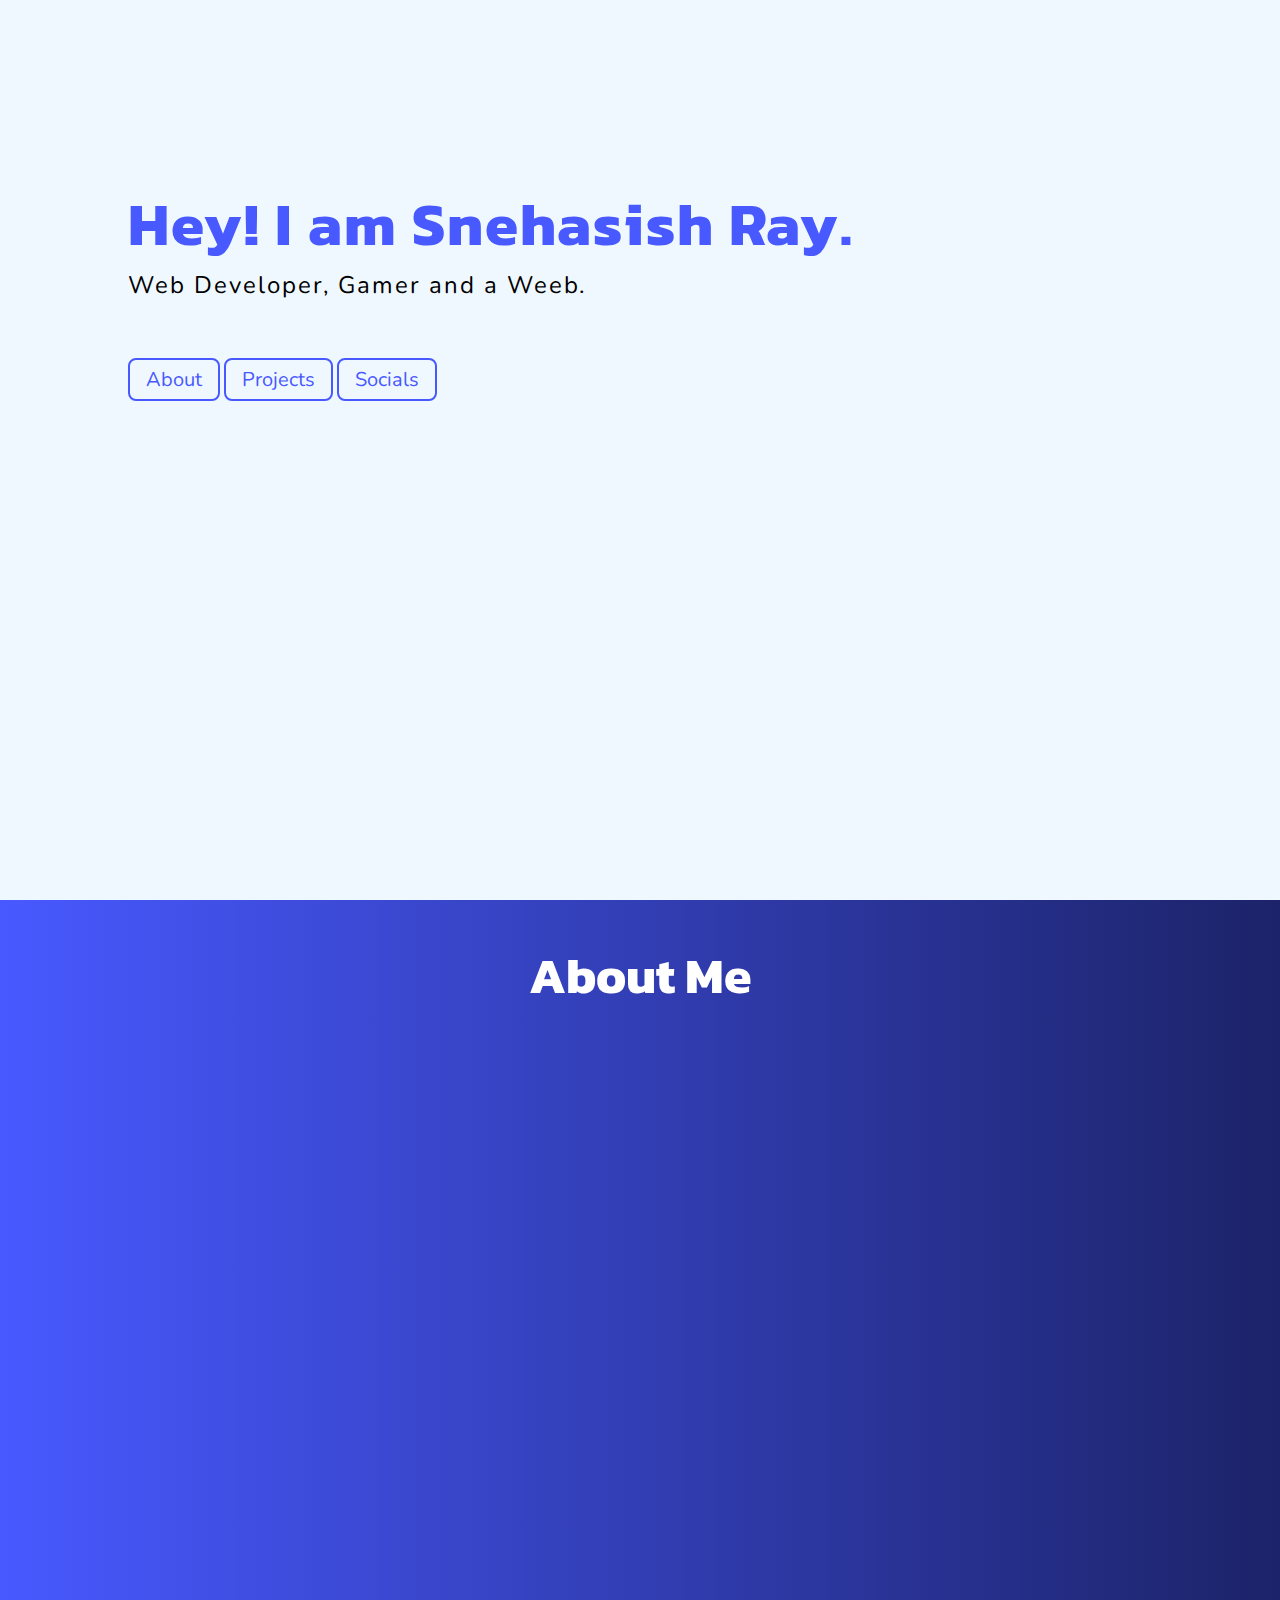
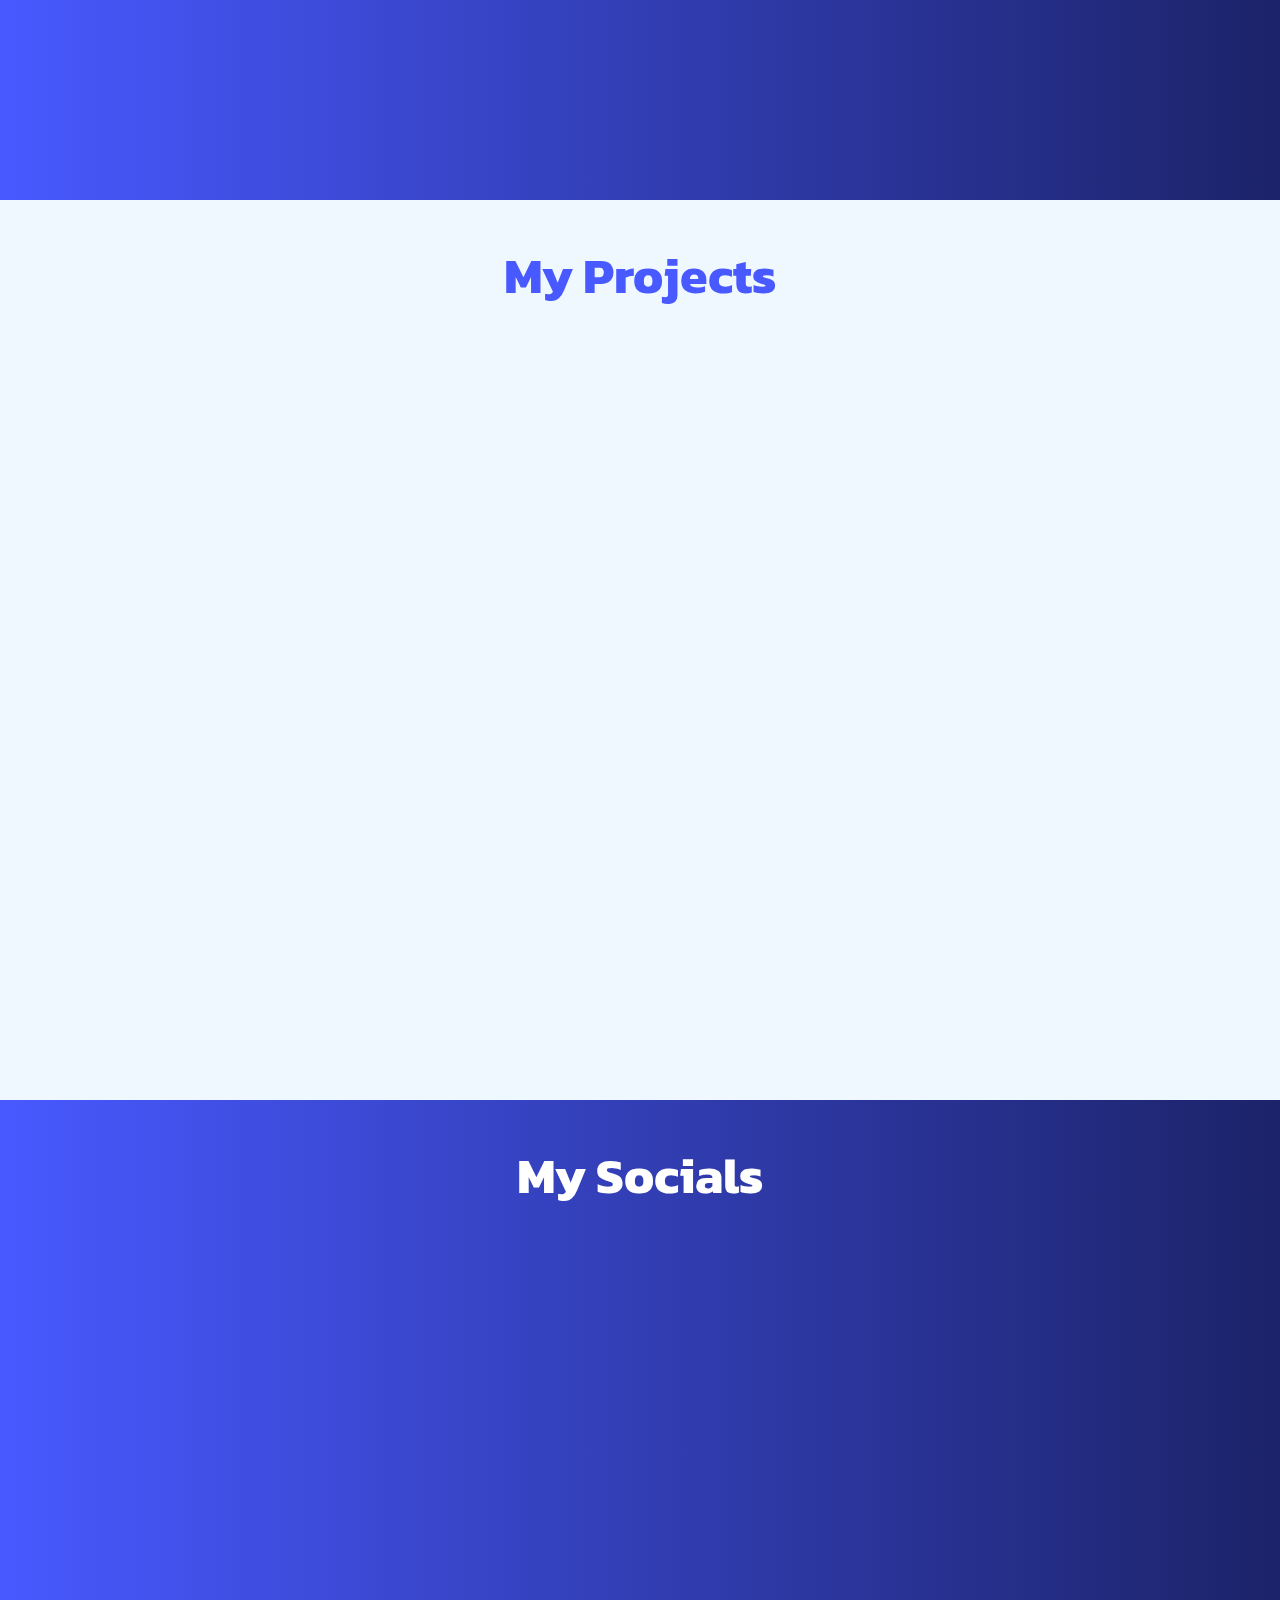
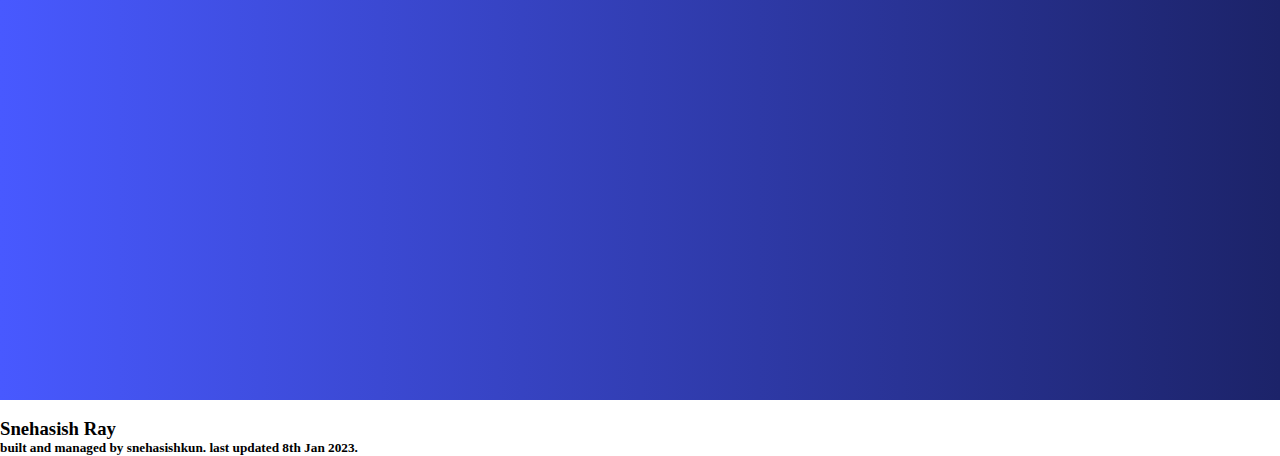
==== commit d5b57934: "bug fixes and ui update" ====
--- a/index.html
+++ b/index.html
@@ -30,9 +30,9 @@
         <p>Web Developer, Gamer and a Weeb.</p>
         <br>
         <br>
-        <a class="btn btn-primary" href="#about">About</a>
-        <a class="btn btn-primary" href="#projects">Projects</a>
-        <a class="btn btn-primary" href="#socials">Socials</a>
+        <a class="btn" href="#about">About</a>
+        <a class="btn" href="#projects">Projects</a>
+        <a class="btn" href="#socials">Socials</a>
     </main>
 
     <!-- About Me -->
@@ -42,18 +42,14 @@
         <br>
         <div class="content reveal">
             <p>
-                I am Snehasish Ray, aka snehasishkun on the Internet. A 16y/o web developer from West Bengal, India. I
-                love to code stuff. Currently studying in 10th grade from <a href="//acssiliguri.com" target="_blank"
-                    class="link">Auxilium Convent School, Siliguri.</a> I'm a self-learning developer and programmer.
-                Also a weeb, car enthusiast, a space enthusiast, Pokemon enthusiast, technology and crypto enthusiast. I
-                usually code, play <a href="//playvalorant.com" target="_blank" class="link">Valorant</a>, listen to
-                music, read books, doodle stuff, watch anime or read manga/manhwa in my free time. My web development
-                journey started back in 2020, when I used to code <a href="//discord.com" target="_blank"
-                    class="link">Discord</a> bots. That's the reason why I actually started coding back then. It's more
-                fun, than hardwork, it's both. You can drop a text at anytime on any of my socials :D
+                I am a 16 year old full stack web developer from West Bengal, India. I like to code and build unique
+                stuff. I have knowledge in NextJS, NodeJS, ReactJS, ExpressJS, HTML, CSS, MongoDB, Python and Java.
             </p>
             <br>
-            <a href="#projects" class="btn btn-primary">Next ></a>
+            &nbsp;
+            <br>
+            <p>I also like to watch anime or kdramas, listen to music, play video games, or read books and manga.</p>
+            <a href="#projects" class="btn-light">Next ></a>
         </div>
     </div>
 
@@ -72,12 +68,12 @@
                         <p class="body">A developers group building unique new platforms together and empowering the
                             world with technology.</p>
                         <br>
-                        <a href="//xtfz.vercel.app" target="_blank" class="button">Visit</a>
+                        <a href="//github.com/xtfz" target="_blank" class="button">Visit</a>
                     </div>
                 </div>
                 <div class="column">
                     <div class="card">
-                        <img src="https://tasks.snehasish.cf/logo.png" alt="xtfzlogo" class="img">
+                        <img src="https://tasks.snehasish.cf/logo.png" alt="tasklogo" class="img">
                         <h3 class="heading">Task Manager</h3>
                         <br>
                         <p class="body">A simple and easy to use cookies-based web task manager for listing your pending
@@ -88,18 +84,18 @@
                 </div>
                 <div class="column">
                     <div class="card">
-                        <img src="https://aexo.snehasish.cf/assets/aexo.png" alt="xtfzlogo" class="img">
+                        <img src="https://aexo.snehasish.cf/assets/aexo.png" alt="aexologo" class="img">
                         <h3 class="heading">Aexo API</h3>
                         <br>
                         <p class="body">The Ultimate REST API for all your purposes. Simple and easy to use with
                             simplified documentation.</p>
                         <br>
-                        <a href="//tasks.snehasish.cf" target="_blank" class="button">Visit</a>
+                        <a href="//aexo.snehasish.cf" target="_blank" class="button">Visit</a>
                     </div>
                 </div>
             </div>
             <br>
-            <a href="#socials" class="btn btn-primary">Next ></a>
+            <a href="#socials" class="btn">Next ></a>
         </div>
     </div>
 
@@ -110,45 +106,103 @@
         <br>
         <div class="content reveal">
             <p>
-                You can contact me on any of the below social media accounts and I may respond to you shortly :D
+                Below are the social media accounts I use. Any account not mentioned here is not mine.
             </p>
             <br>
-            <div style="text-align: center;padding: auto;">
-                <ul style="list-style-type: none;">
-                    <li style="border-bottom: 1px solid white;padding-bottom: 2px;width: fit-content;">
-                        Instagram: <a class="link" target="_blank" href="//instagram.com/snehasishkun">@snehasishkun</a>
-                    </li>
-                    <li style="border-bottom: 1px solid white;padding-bottom: 2px;width: fit-content;">
-                        Twitter: <a class="link" target="_blank" href="//twitter.com/snehasishkun">@snehasishkun</a>
-                    </li>
-                    <li style="border-bottom: 1px solid white;padding-bottom: 2px;width: fit-content;">
-                        GitHub: <a class="link" target="_blank" href="//github.com/snehasishcodes">@snehasishcodes</a>
-                    </li>
-                    <li style="border-bottom: 1px solid white;padding-bottom: 2px;width: fit-content;">
-                        YouTube: <a class="link" target="_blank"
-                            href="//www.youtube.com/channel/UCcSPx5M2mICHmUXLLTnRWbA">@snehasishedits</a>
-                    </li>
-                    <li style="border-bottom: 1px solid white;padding-bottom: 2px;width: fit-content;">
-                        Discord: <a class="link" target="_blank"
-                            href="//discord.com/users/929009383826948186">snehasishkun#2240</a>
-                    </li>
-                    <li style="border-bottom: 1px solid white;padding-bottom: 2px;width: fit-content;">
-                        Spotify: <a class="link" target="_blank"
-                            href="//open.spotify.com/user/31momuam5cf3a6gdw6r47sdcs55q?si=56ae5ee8085240f2">SnehasishSucksAtEverything</a>
-                    </li>
-                    <li style="border-bottom: 1px solid white;padding-bottom: 2px;width: fit-content;">
-                        Riot ID: <a class="link" target="_blank" href="//riotgames.com">snehasishkun#2240</a>
-                    </li>
-                </ul>
+            <div style="margin: auto;">
+                <div style="text-align: left;">
+                    <a href="//instagram.com/snehasishkun" target="_blank" class="link"><svg
+                            xmlns="http://www.w3.org/2000/svg" width="15" height="15" fill="currentColor"
+                            class="bi bi-instagram" viewBox="0 0 16 16">
+                            <path
+                                d="M8 0C5.829 0 5.556.01 4.703.048 3.85.088 3.269.222 2.76.42a3.917 3.917 0 0 0-1.417.923A3.927 3.927 0 0 0 .42 2.76C.222 3.268.087 3.85.048 4.7.01 5.555 0 5.827 0 8.001c0 2.172.01 2.444.048 3.297.04.852.174 1.433.372 1.942.205.526.478.972.923 1.417.444.445.89.719 1.416.923.51.198 1.09.333 1.942.372C5.555 15.99 5.827 16 8 16s2.444-.01 3.298-.048c.851-.04 1.434-.174 1.943-.372a3.916 3.916 0 0 0 1.416-.923c.445-.445.718-.891.923-1.417.197-.509.332-1.09.372-1.942C15.99 10.445 16 10.173 16 8s-.01-2.445-.048-3.299c-.04-.851-.175-1.433-.372-1.941a3.926 3.926 0 0 0-.923-1.417A3.911 3.911 0 0 0 13.24.42c-.51-.198-1.092-.333-1.943-.372C10.443.01 10.172 0 7.998 0h.003zm-.717 1.442h.718c2.136 0 2.389.007 3.232.046.78.035 1.204.166 1.486.275.373.145.64.319.92.599.28.28.453.546.598.92.11.281.24.705.275 1.485.039.843.047 1.096.047 3.231s-.008 2.389-.047 3.232c-.035.78-.166 1.203-.275 1.485a2.47 2.47 0 0 1-.599.919c-.28.28-.546.453-.92.598-.28.11-.704.24-1.485.276-.843.038-1.096.047-3.232.047s-2.39-.009-3.233-.047c-.78-.036-1.203-.166-1.485-.276a2.478 2.478 0 0 1-.92-.598 2.48 2.48 0 0 1-.6-.92c-.109-.281-.24-.705-.275-1.485-.038-.843-.046-1.096-.046-3.233 0-2.136.008-2.388.046-3.231.036-.78.166-1.204.276-1.486.145-.373.319-.64.599-.92.28-.28.546-.453.92-.598.282-.11.705-.24 1.485-.276.738-.034 1.024-.044 2.515-.045v.002zm4.988 1.328a.96.96 0 1 0 0 1.92.96.96 0 0 0 0-1.92zm-4.27 1.122a4.109 4.109 0 1 0 0 8.217 4.109 4.109 0 0 0 0-8.217zm0 1.441a2.667 2.667 0 1 1 0 5.334 2.667 2.667 0 0 1 0-5.334z" />
+                        </svg> Instagram</a>
+                    <br>
+                    &nbsp;
+                    <br>
+                    <a href="//twitter.com/snehasishkun" target="_blank" class="link"><svg
+                            xmlns="http://www.w3.org/2000/svg" width="15" height="15" fill="currentColor"
+                            class="bi bi-twitter" viewBox="0 0 16 16">
+                            <path
+                                d="M5.026 15c6.038 0 9.341-5.003 9.341-9.334 0-.14 0-.282-.006-.422A6.685 6.685 0 0 0 16 3.542a6.658 6.658 0 0 1-1.889.518 3.301 3.301 0 0 0 1.447-1.817 6.533 6.533 0 0 1-2.087.793A3.286 3.286 0 0 0 7.875 6.03a9.325 9.325 0 0 1-6.767-3.429 3.289 3.289 0 0 0 1.018 4.382A3.323 3.323 0 0 1 .64 6.575v.045a3.288 3.288 0 0 0 2.632 3.218 3.203 3.203 0 0 1-.865.115 3.23 3.23 0 0 1-.614-.057 3.283 3.283 0 0 0 3.067 2.277A6.588 6.588 0 0 1 .78 13.58a6.32 6.32 0 0 1-.78-.045A9.344 9.344 0 0 0 5.026 15z" />
+                        </svg> Twitter</a>
+                    <br>
+                    &nbsp;
+                    <br>
+                    <a href="//github.com/snehasishcodes" target="_blank" class="link"><svg
+                            xmlns="http://www.w3.org/2000/svg" width="15" height="15" fill="currentColor"
+                            class="bi bi-github" viewBox="0 0 16 16">
+                            <path
+                                d="M8 0C3.58 0 0 3.58 0 8c0 3.54 2.29 6.53 5.47 7.59.4.07.55-.17.55-.38 0-.19-.01-.82-.01-1.49-2.01.37-2.53-.49-2.69-.94-.09-.23-.48-.94-.82-1.13-.28-.15-.68-.52-.01-.53.63-.01 1.08.58 1.23.82.72 1.21 1.87.87 2.33.66.07-.52.28-.87.51-1.07-1.78-.2-3.64-.89-3.64-3.95 0-.87.31-1.59.82-2.15-.08-.2-.36-1.02.08-2.12 0 0 .67-.21 2.2.82.64-.18 1.32-.27 2-.27.68 0 1.36.09 2 .27 1.53-1.04 2.2-.82 2.2-.82.44 1.1.16 1.92.08 2.12.51.56.82 1.27.82 2.15 0 3.07-1.87 3.75-3.65 3.95.29.25.54.73.54 1.48 0 1.07-.01 1.93-.01 2.2 0 .21.15.46.55.38A8.012 8.012 0 0 0 16 8c0-4.42-3.58-8-8-8z" />
+                        </svg> GitHub</a>
+                    <br>
+                    &nbsp;
+                    <br>
+                    <a href="//www.youtube.com/channel/UCcSPx5M2mICHmUXLLTnRWbA" target="_blank" class="link"><svg
+                            xmlns="http://www.w3.org/2000/svg" width="15" height="15" fill="currentColor"
+                            class="bi bi-youtube" viewBox="0 0 16 16">
+                            <path
+                                d="M8.051 1.999h.089c.822.003 4.987.033 6.11.335a2.01 2.01 0 0 1 1.415 1.42c.101.38.172.883.22 1.402l.01.104.022.26.008.104c.065.914.073 1.77.074 1.957v.075c-.001.194-.01 1.108-.082 2.06l-.008.105-.009.104c-.05.572-.124 1.14-.235 1.558a2.007 2.007 0 0 1-1.415 1.42c-1.16.312-5.569.334-6.18.335h-.142c-.309 0-1.587-.006-2.927-.052l-.17-.006-.087-.004-.171-.007-.171-.007c-1.11-.049-2.167-.128-2.654-.26a2.007 2.007 0 0 1-1.415-1.419c-.111-.417-.185-.986-.235-1.558L.09 9.82l-.008-.104A31.4 31.4 0 0 1 0 7.68v-.123c.002-.215.01-.958.064-1.778l.007-.103.003-.052.008-.104.022-.26.01-.104c.048-.519.119-1.023.22-1.402a2.007 2.007 0 0 1 1.415-1.42c.487-.13 1.544-.21 2.654-.26l.17-.007.172-.006.086-.003.171-.007A99.788 99.788 0 0 1 7.858 2h.193zM6.4 5.209v4.818l4.157-2.408L6.4 5.209z" />
+                        </svg> YouTube</a>
+                    <br>
+                    &nbsp;
+                    <br>
+                    <a href="//discord.com/users/929009383826948186" target="_blank" class="link"><svg
+                            xmlns="http://www.w3.org/2000/svg" width="15" height="15" fill="currentColor"
+                            class="bi bi-discord" viewBox="0 0 16 16">
+                            <path
+                                d="M13.545 2.907a13.227 13.227 0 0 0-3.257-1.011.05.05 0 0 0-.052.025c-.141.25-.297.577-.406.833a12.19 12.19 0 0 0-3.658 0 8.258 8.258 0 0 0-.412-.833.051.051 0 0 0-.052-.025c-1.125.194-2.22.534-3.257 1.011a.041.041 0 0 0-.021.018C.356 6.024-.213 9.047.066 12.032c.001.014.01.028.021.037a13.276 13.276 0 0 0 3.995 2.02.05.05 0 0 0 .056-.019c.308-.42.582-.863.818-1.329a.05.05 0 0 0-.01-.059.051.051 0 0 0-.018-.011 8.875 8.875 0 0 1-1.248-.595.05.05 0 0 1-.02-.066.051.051 0 0 1 .015-.019c.084-.063.168-.129.248-.195a.05.05 0 0 1 .051-.007c2.619 1.196 5.454 1.196 8.041 0a.052.052 0 0 1 .053.007c.08.066.164.132.248.195a.051.051 0 0 1-.004.085 8.254 8.254 0 0 1-1.249.594.05.05 0 0 0-.03.03.052.052 0 0 0 .003.041c.24.465.515.909.817 1.329a.05.05 0 0 0 .056.019 13.235 13.235 0 0 0 4.001-2.02.049.049 0 0 0 .021-.037c.334-3.451-.559-6.449-2.366-9.106a.034.034 0 0 0-.02-.019Zm-8.198 7.307c-.789 0-1.438-.724-1.438-1.612 0-.889.637-1.613 1.438-1.613.807 0 1.45.73 1.438 1.613 0 .888-.637 1.612-1.438 1.612Zm5.316 0c-.788 0-1.438-.724-1.438-1.612 0-.889.637-1.613 1.438-1.613.807 0 1.451.73 1.438 1.613 0 .888-.631 1.612-1.438 1.612Z" />
+                        </svg> Discord User</a>
+                    <br>
+                    &nbsp;
+                    <br>
+                    <a href="//discord.gg/k8scP3xw58" target="_blank" class="link"><svg
+                            xmlns="http://www.w3.org/2000/svg" width="15" height="15" fill="currentColor"
+                            class="bi bi-discord" viewBox="0 0 16 16">
+                            <path
+                                d="M13.545 2.907a13.227 13.227 0 0 0-3.257-1.011.05.05 0 0 0-.052.025c-.141.25-.297.577-.406.833a12.19 12.19 0 0 0-3.658 0 8.258 8.258 0 0 0-.412-.833.051.051 0 0 0-.052-.025c-1.125.194-2.22.534-3.257 1.011a.041.041 0 0 0-.021.018C.356 6.024-.213 9.047.066 12.032c.001.014.01.028.021.037a13.276 13.276 0 0 0 3.995 2.02.05.05 0 0 0 .056-.019c.308-.42.582-.863.818-1.329a.05.05 0 0 0-.01-.059.051.051 0 0 0-.018-.011 8.875 8.875 0 0 1-1.248-.595.05.05 0 0 1-.02-.066.051.051 0 0 1 .015-.019c.084-.063.168-.129.248-.195a.05.05 0 0 1 .051-.007c2.619 1.196 5.454 1.196 8.041 0a.052.052 0 0 1 .053.007c.08.066.164.132.248.195a.051.051 0 0 1-.004.085 8.254 8.254 0 0 1-1.249.594.05.05 0 0 0-.03.03.052.052 0 0 0 .003.041c.24.465.515.909.817 1.329a.05.05 0 0 0 .056.019 13.235 13.235 0 0 0 4.001-2.02.049.049 0 0 0 .021-.037c.334-3.451-.559-6.449-2.366-9.106a.034.034 0 0 0-.02-.019Zm-8.198 7.307c-.789 0-1.438-.724-1.438-1.612 0-.889.637-1.613 1.438-1.613.807 0 1.45.73 1.438 1.613 0 .888-.637 1.612-1.438 1.612Zm5.316 0c-.788 0-1.438-.724-1.438-1.612 0-.889.637-1.613 1.438-1.613.807 0 1.451.73 1.438 1.613 0 .888-.631 1.612-1.438 1.612Z" />
+                        </svg> Discord Server</a>
+                    <br>
+                    &nbsp;
+                    <br>
+                    <a href="//open.spotify.com/user/31momuam5cf3a6gdw6r47sdcs55q" target="_blank" class="link"><svg
+                            xmlns="http://www.w3.org/2000/svg" width="15" height="15" fill="currentColor"
+                            class="bi bi-spotify" viewBox="0 0 16 16">
+                            <path
+                                d="M8 0a8 8 0 1 0 0 16A8 8 0 0 0 8 0zm3.669 11.538a.498.498 0 0 1-.686.165c-1.879-1.147-4.243-1.407-7.028-.77a.499.499 0 0 1-.222-.973c3.048-.696 5.662-.397 7.77.892a.5.5 0 0 1 .166.686zm.979-2.178a.624.624 0 0 1-.858.205c-2.15-1.321-5.428-1.704-7.972-.932a.625.625 0 0 1-.362-1.194c2.905-.881 6.517-.454 8.986 1.063a.624.624 0 0 1 .206.858zm.084-2.268C10.154 5.56 5.9 5.419 3.438 6.166a.748.748 0 1 1-.434-1.432c2.825-.857 7.523-.692 10.492 1.07a.747.747 0 1 1-.764 1.288z" />
+                        </svg> Spotify</a>
+                    <br>
+                    &nbsp;
+                    <br>
+                    <a href="#" class="link"><svg xmlns="http://www.w3.org/2000/svg" width="15" height="15"
+                            fill="currentColor" class="bi bi-controller" viewBox="0 0 16 16">
+                            <path
+                                d="M11.5 6.027a.5.5 0 1 1-1 0 .5.5 0 0 1 1 0zm-1.5 1.5a.5.5 0 1 0 0-1 .5.5 0 0 0 0 1zm2.5-.5a.5.5 0 1 1-1 0 .5.5 0 0 1 1 0zm-1.5 1.5a.5.5 0 1 0 0-1 .5.5 0 0 0 0 1zm-6.5-3h1v1h1v1h-1v1h-1v-1h-1v-1h1v-1z" />
+                            <path
+                                d="M3.051 3.26a.5.5 0 0 1 .354-.613l1.932-.518a.5.5 0 0 1 .62.39c.655-.079 1.35-.117 2.043-.117.72 0 1.443.041 2.12.126a.5.5 0 0 1 .622-.399l1.932.518a.5.5 0 0 1 .306.729c.14.09.266.19.373.297.408.408.78 1.05 1.095 1.772.32.733.599 1.591.805 2.466.206.875.34 1.78.364 2.606.024.816-.059 1.602-.328 2.21a1.42 1.42 0 0 1-1.445.83c-.636-.067-1.115-.394-1.513-.773-.245-.232-.496-.526-.739-.808-.126-.148-.25-.292-.368-.423-.728-.804-1.597-1.527-3.224-1.527-1.627 0-2.496.723-3.224 1.527-.119.131-.242.275-.368.423-.243.282-.494.575-.739.808-.398.38-.877.706-1.513.773a1.42 1.42 0 0 1-1.445-.83c-.27-.608-.352-1.395-.329-2.21.024-.826.16-1.73.365-2.606.206-.875.486-1.733.805-2.466.315-.722.687-1.364 1.094-1.772a2.34 2.34 0 0 1 .433-.335.504.504 0 0 1-.028-.079zm2.036.412c-.877.185-1.469.443-1.733.708-.276.276-.587.783-.885 1.465a13.748 13.748 0 0 0-.748 2.295 12.351 12.351 0 0 0-.339 2.406c-.022.755.062 1.368.243 1.776a.42.42 0 0 0 .426.24c.327-.034.61-.199.929-.502.212-.202.4-.423.615-.674.133-.156.276-.323.44-.504C4.861 9.969 5.978 9.027 8 9.027s3.139.942 3.965 1.855c.164.181.307.348.44.504.214.251.403.472.615.674.318.303.601.468.929.503a.42.42 0 0 0 .426-.241c.18-.408.265-1.02.243-1.776a12.354 12.354 0 0 0-.339-2.406 13.753 13.753 0 0 0-.748-2.295c-.298-.682-.61-1.19-.885-1.465-.264-.265-.856-.523-1.733-.708-.85-.179-1.877-.27-2.913-.27-1.036 0-2.063.091-2.913.27z" />
+                        </svg> Riot ID: snehasishkun#2240</a>
+                </div>
             </div>
             <br>
-            <a href="#top" class="btn btn-primary">Top ^</a>
+            <a href="#top" class="btn-light"><svg xmlns="http://www.w3.org/2000/svg" width="15" height="15"
+                    fill="currentColor" class="bi bi-arrow-up" viewBox="0 0 16 16">
+                    <path fill-rule="evenodd"
+                        d="M8 15a.5.5 0 0 0 .5-.5V2.707l3.146 3.147a.5.5 0 0 0 .708-.708l-4-4a.5.5 0 0 0-.708 0l-4 4a.5.5 0 1 0 .708.708L7.5 2.707V14.5a.5.5 0 0 0 .5.5z" />
+                </svg> Top</a>
         </div>
+    </div>
+
+    <br>
+
+    <div class="footer">
+        <h3 class="title">Snehasish Ray</h3>
+        <h5 class="subtitle">built and managed by snehasishkun. last updated 8th Jan 2023.</h5>
     </div>
 
     <!-- Scripts -->
     <script src="index.js"></script>
+    <script src="accordion.js"></script>
 
 </body>
 
-</html>+</html>
--- a/index.css
+++ b/index.css
@@ -50,7 +50,7 @@
 /* About */
 .about {
     min-height: 100vh;
-    height: 100vh;
+    height: fit-content;
     width: 100%;
     background: var(--theme-gradient);
 }
@@ -82,7 +82,7 @@
 /* Projects */
 .projects {
     min-height: 100vh;
-    height: 100vh;
+    height: fit-content;
     width: 100%;
     background: aliceblue;
 }
@@ -109,7 +109,7 @@
 /* Socials */
 .socials {
     min-height: 100vh;
-    height: 100vh;
+    height: fit-content;
     width: 100%;
     background: var(--theme-gradient);
 }
@@ -269,4 +269,4 @@
         display: block;
         margin-bottom: 20px;
     }
-}+}
